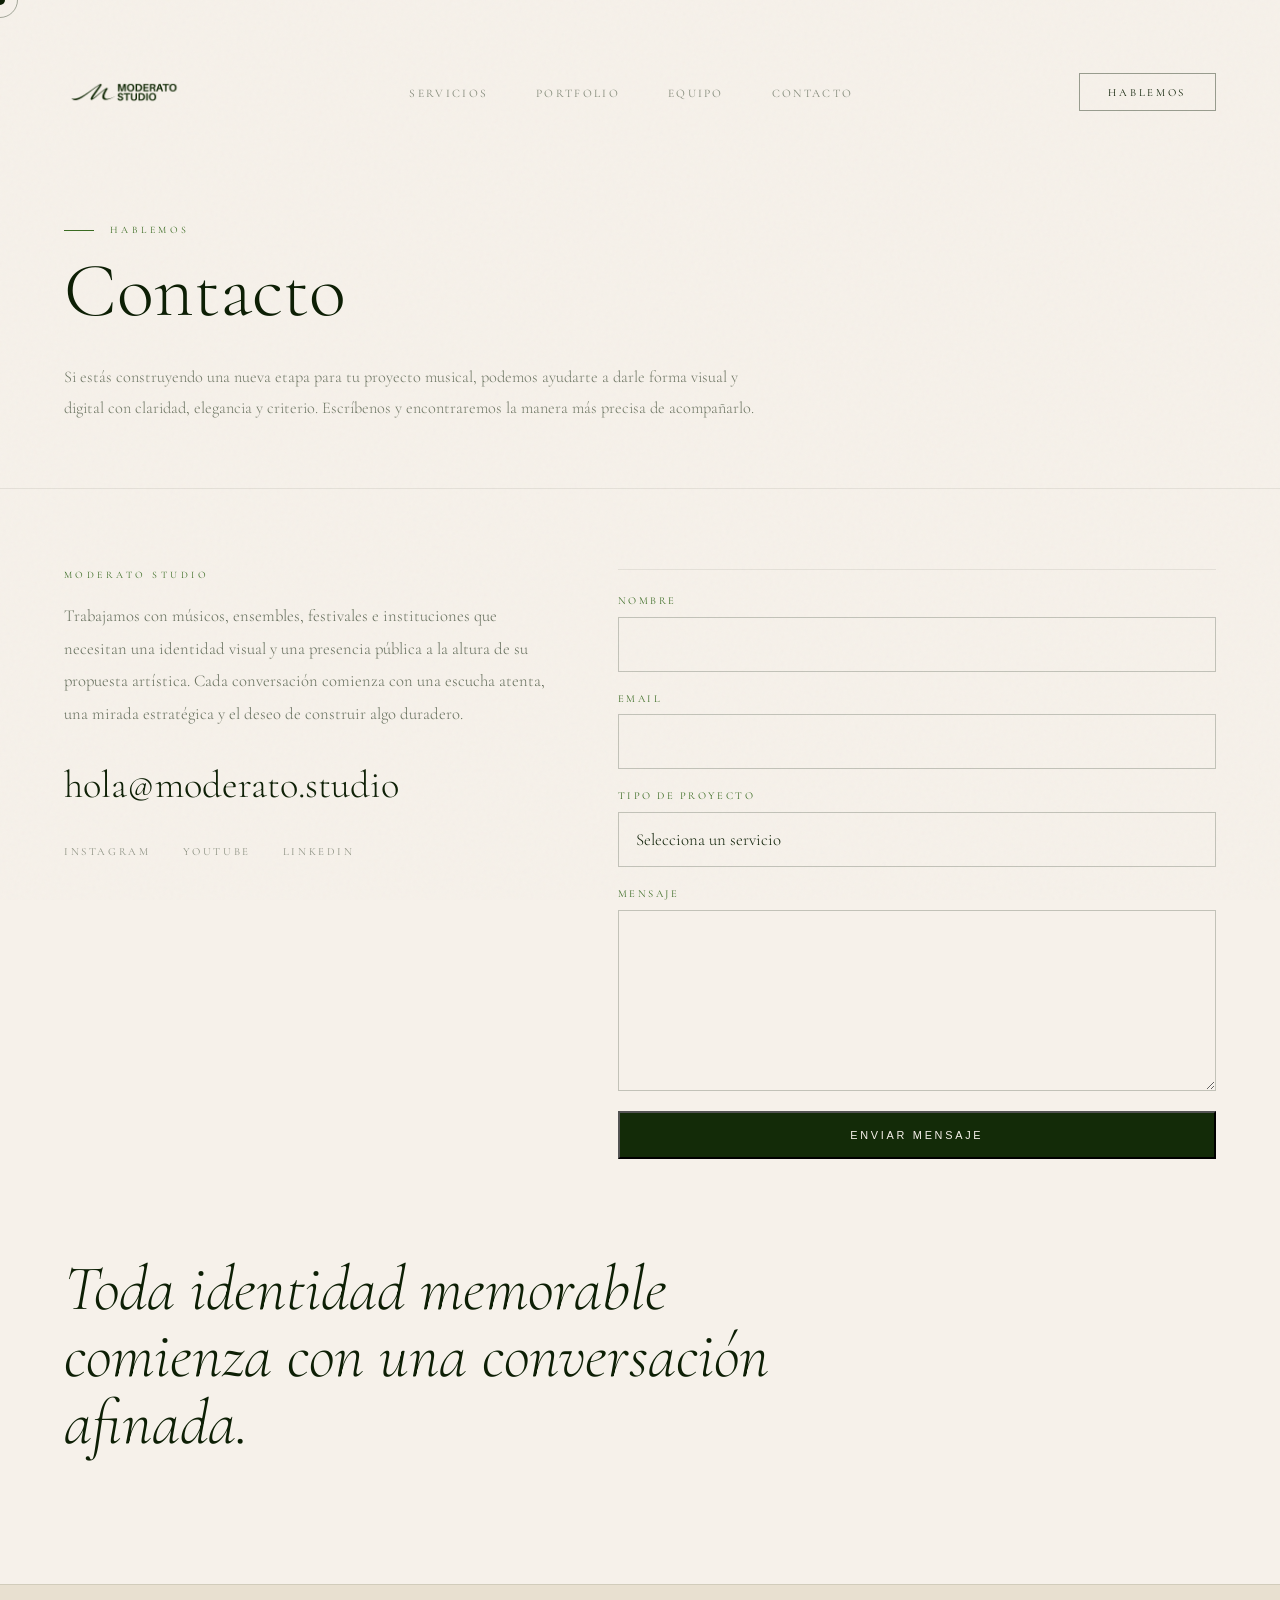
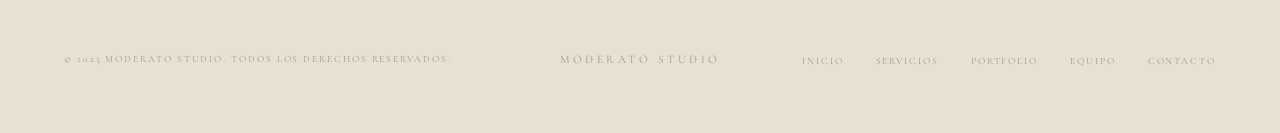
==== contacto.html @ 651fe09a "primera versión" ====
<!DOCTYPE html>
<html lang="es">
<head>
  <meta charset="UTF-8" />
  <meta name="viewport" content="width=device-width, initial-scale=1.0" />
  <title>Contacto | Moderato Studio</title>
  <link rel="preconnect" href="https://fonts.googleapis.com" />
  <link rel="preconnect" href="https://fonts.gstatic.com" crossorigin />
  <link href="https://fonts.googleapis.com/css2?family=Cormorant+Garamond:ital,wght@0,300;0,400;0,500;1,300;1,400&display=swap" rel="stylesheet" />
  <link rel="stylesheet" href="css/style.css" />
</head>
<body>

  <div class="cursor" id="cursor"></div>
  <div class="cursor-ring" id="cursorRing"></div>

  <nav id="nav">
    <a href="index.html" class="nav-logo">
      <img src="assets/logos/logo-horizontal-verde.png" alt="Moderato Studio" style="height: 120px; width: auto; display: block;" />
    </a>
    <button class="nav-toggle" type="button" aria-expanded="false" aria-label="Abrir menú">
      <span class="nav-toggle-icon" aria-hidden="true">☰</span>
    </button>
    <ul class="nav-links">
      <li><a href="servicios.html">Servicios</a></li>
      <li><a href="portfolio.html">Portfolio</a></li>
      <li><a href="equipo.html">Equipo</a></li>
      <li><a href="contacto.html">Contacto</a></li>
    </ul>
    <div class="nav-cta">
      <a href="contacto.html" class="btn-outline">Hablemos</a>
    </div>
  </nav>

  <main>
    <section class="page-hero page-hero-compact">
      <div class="page-hero-content reveal">
        <p class="section-eyebrow">Hablemos</p>
        <h1 class="page-title">Contacto</h1>
        <p class="page-intro">Si estás construyendo una nueva etapa para tu proyecto musical, podemos ayudarte a darle forma visual y digital con claridad, elegancia y criterio. Escríbenos y encontraremos la manera más precisa de acompañarlo.</p>
      </div>
    </section>

    <section class="contact-section">
      <div class="contact-grid">
        <div class="contact-copy reveal">
          <p class="contact-kicker">Moderato Studio</p>
          <p class="contact-text">Trabajamos con músicos, ensembles, festivales e instituciones que necesitan una identidad visual y una presencia pública a la altura de su propuesta artística. Cada conversación comienza con una escucha atenta, una mirada estratégica y el deseo de construir algo duradero.</p>
          <a href="mailto:hola@moderato.studio" class="contact-email">hola@moderato.studio</a>
          <ul class="contact-socials">
            <li><a href="#">Instagram</a></li>
            <li><a href="#">YouTube</a></li>
            <li><a href="#">LinkedIn</a></li>
          </ul>
        </div>

        <div class="contact-form-wrap reveal reveal-delay-2">
          <form class="contact-form">
            <div class="form-field">
              <label for="nombre">Nombre</label>
              <input id="nombre" name="nombre" type="text" />
            </div>

            <div class="form-field">
              <label for="email">Email</label>
              <input id="email" name="email" type="email" />
            </div>

            <div class="form-field">
              <label for="tipo-proyecto">Tipo de proyecto</label>
              <select id="tipo-proyecto" name="tipo-proyecto">
                <option value="">Selecciona un servicio</option>
                <option value="cobertura-audiovisual">Cobertura audiovisual</option>
                <option value="contenido-para-redes">Contenido para redes</option>
                <option value="fotografia-y-video">Fotografía y vídeo</option>
                <option value="rebranding">Rebranding</option>
                <option value="diseno-web">Diseño web</option>
              </select>
            </div>

            <div class="form-field">
              <label for="mensaje">Mensaje</label>
              <textarea id="mensaje" name="mensaje" rows="7"></textarea>
            </div>

            <button type="submit" class="btn-primary">Enviar mensaje</button>
          </form>
        </div>
      </div>
    </section>

    <section class="contact-closing reveal">
      <p class="contact-closing-text">Toda identidad memorable comienza con una conversación afinada.</p>
    </section>
  </main>

  <footer>
    <p class="footer-copy">© 2025 Moderato Studio. Todos los derechos reservados.</p>
    <div class="footer-wordmark">Moderato Studio</div>
    <ul class="footer-links">
      <li><a href="index.html">Inicio</a></li>
      <li><a href="servicios.html">Servicios</a></li>
      <li><a href="portfolio.html">Portfolio</a></li>
      <li><a href="equipo.html">Equipo</a></li>
      <li><a href="contacto.html">Contacto</a></li>
    </ul>
  </footer>

  <script src="js/main.js"></script>
</body>
</html>
---- css/style.css ----
:root {
  --verde:  #132b08;
  --verde2: #1e4210;
  --verde3: #3a6b22;
  --crema:  #f6f1ea;
  --crema2: #e8e0d0;
  --arena:  #c8b89a;
  --noche:  #0d1f05;
  --trans:  300ms cubic-bezier(.4,0,.2,1);
}

*, *::before, *::after { box-sizing: border-box; margin: 0; padding: 0; }
html { scroll-behavior: smooth; }
body {
  background: var(--crema);
  color: var(--noche);
  font-family: 'Cormorant Garamond', Georgia, serif;
  overflow-x: hidden;
  cursor: none;
}
a { text-decoration: none; color: inherit; }
img { display: block; max-width: 100%; }

/* ── CURSOR ── */
.cursor {
  position: fixed;
  width: 10px; height: 10px;
  background: var(--noche);
  border-radius: 50%;
  pointer-events: none;
  z-index: 9999;
  top: 0; left: 0;
  transform: translate(-50%, -50%);
  transition: transform 200ms ease;
  will-change: left, top;
}
.cursor-ring {
  position: fixed;
  width: 36px; height: 36px;
  border: 1px solid rgba(13,31,5,0.35);
  border-radius: 50%;
  pointer-events: none;
  z-index: 9998;
  top: 0; left: 0;
  transform: translate(-50%, -50%);
  transition: width 300ms ease, height 300ms ease, border-color 300ms ease;
  will-change: left, top;
}
.cursor.hover { transform: translate(-50%,-50%) scale(2.5); }
.cursor-ring.hover { width: 60px; height: 60px; border-color: rgba(13,31,5,0.55); }

/* ── NOISE ── */
body::before {
  content: '';
  position: fixed; inset: 0;
  background-image: url("data:image/svg+xml,%3Csvg viewBox='0 0 256 256' xmlns='http://www.w3.org/2000/svg'%3E%3Cfilter id='n'%3E%3CfeTurbulence type='fractalNoise' baseFrequency='0.9' numOctaves='4' stitchTiles='stitch'/%3E%3C/filter%3E%3Crect width='100%25' height='100%25' filter='url(%23n)'/%3E%3C/svg%3E");
  opacity: 0.03;
  pointer-events: none;
  z-index: 1;
}

/* ── NAV ── */
nav {
  position: fixed; top: 0; left: 0; right: 0; z-index: 100;
  display: flex; align-items: center; justify-content: space-between;
  padding: 2rem 4rem;
  transition: background var(--trans), padding var(--trans), border-color var(--trans);
}
nav.scrolled {
  background: rgba(246,241,234,0.94);
  backdrop-filter: blur(12px);
  padding: 1.2rem 4rem;
  border-bottom: 0.5px solid rgba(13,31,5,0.1);
}
.nav-logo { opacity: 0; animation: fadeDown 1s 0.2s forwards; }
.nav-toggle {
  display: none;
  border: 0;
  background: transparent;
  color: var(--noche);
  padding: 0.25rem;
  cursor: pointer;
}
.nav-toggle-icon {
  display: block;
  font-size: 1.6rem;
  line-height: 1;
  transition: transform var(--trans);
}
nav.menu-open .nav-toggle-icon {
  transform: rotate(90deg);
}
.nav-wordmark {
  font-size: 0.72rem; font-weight: 400;
  letter-spacing: 0.32em; text-transform: uppercase;
  color: var(--noche); line-height: 1.4;
}
.nav-links {
  display: flex; gap: 3rem; list-style: none;
  opacity: 0; animation: fadeDown 1s 0.4s forwards;
}
.nav-links a {
  font-size: 0.72rem; letter-spacing: 0.2em; text-transform: uppercase;
  color: rgba(13,31,5,0.5); transition: color var(--trans);
  position: relative;
}
.nav-links a::after {
  content: '';
  position: absolute; bottom: -4px; left: 0; right: 0;
  height: 1px; background: var(--noche);
  transform: scaleX(0); transform-origin: right;
  transition: transform 400ms cubic-bezier(.4,0,.2,1);
}
.nav-links a:hover { color: var(--noche); }
.nav-links a:hover::after { transform: scaleX(1); transform-origin: left; }
.nav-cta { opacity: 0; animation: fadeDown 1s 0.6s forwards; }

.btn-outline {
  display: inline-block;
  font-size: 0.68rem; letter-spacing: 0.25em; text-transform: uppercase;
  border: 1px solid rgba(13,31,5,0.4); padding: 0.7rem 1.8rem;
  color: var(--noche);
  transition: background var(--trans), border-color var(--trans), color var(--trans);
}
.btn-outline:hover { background: var(--noche); border-color: var(--noche); color: var(--crema); }

.btn-primary {
  display: inline-block;
  background: var(--verde); color: var(--crema);
  font-size: 0.68rem; letter-spacing: 0.25em; text-transform: uppercase;
  padding: 1rem 2.5rem;
  transition: background var(--trans), transform var(--trans);
}
.btn-primary:hover { background: var(--verde2); transform: translateY(-1px); }

/* ── HERO ── */
.hero {
  position: relative; min-height: 100svh;
  display: flex; flex-direction: column; justify-content: flex-end;
  padding: 0 4rem 6rem; overflow: hidden;
  background: var(--crema);
}
#heroCanvas {
  position: absolute;
  right: 0;
  top: 50%;
  left: auto;
  transform: translateY(-50%);
  height: 110vh;
  width: auto;
  opacity: 0.85;
  pointer-events: none;
  user-select: none;
  transition: opacity 1.2s cubic-bezier(.4,0,.2,1);
}
#heroCanvas.is-faded {
  opacity: 0;
}
#heroMImage {
  position: absolute;
  right: 0;
  top: 50%;
  left: auto;
  transform: translateY(-50%);
  height: 110vh;
  width: auto;
  opacity: 0;
  pointer-events: none;
  user-select: none;
  transition: opacity 1.2s cubic-bezier(.4,0,.2,1);
}
#heroMImage.is-visible {
  opacity: 1;
}
.hero-line {
  position: absolute; left: 4rem; top: 50%; transform: translateY(-50%);
  width: 1px; height: 0;
  background: linear-gradient(to bottom, transparent, rgba(13,31,5,0.2), transparent);
  animation: growLine 1.5s 1s forwards;
}
@keyframes growLine { to { height: 240px; } }

.hero-content { position: relative; z-index: 2; max-width: 900px; }

.hero-eyebrow {
  display: flex; align-items: center; gap: 1.5rem;
  font-size: 0.65rem; letter-spacing: 0.35em; text-transform: uppercase;
  color: var(--verde3); margin-bottom: 2.5rem;
  opacity: 0; animation: fadeUp 1s 0.6s forwards;
}
.hero-eyebrow span { display: block; width: 40px; height: 1px; background: var(--verde3); }

.hero-title {
  font-family: 'Cormorant Garamond', serif;
  font-size: clamp(3.2rem, 7vw, 7rem);
  font-weight: 300; line-height: 1.05; color: var(--noche); overflow: hidden;
  max-width: 100%;
}
.hero-title .line { display: block; opacity: 0; transform: translateY(100%); }
.hero-title .line:nth-child(1) { animation: slideUp 0.9s cubic-bezier(.16,1,.3,1) 0.7s forwards; }
.hero-title .line:nth-child(2) { animation: slideUp 0.9s cubic-bezier(.16,1,.3,1) 0.85s forwards; }
.hero-title .line:nth-child(3) { animation: slideUp 0.9s cubic-bezier(.16,1,.3,1) 1.0s forwards; }
.hero-title em { font-style: italic; color: var(--verde2); }

.hero-sub {
  margin-top: 2.5rem; font-size: 1.05rem; font-weight: 300;
  color: rgba(13,31,5,0.55); max-width: 480px; line-height: 1.8;
  opacity: 0; animation: fadeUp 1s 1.3s forwards;
}
.hero-actions {
  margin-top: 3.5rem; display: flex; align-items: center; gap: 3rem;
  opacity: 0; animation: fadeUp 1s 1.5s forwards;
}
.hero-scroll {
  font-size: 0.62rem; letter-spacing: 0.3em; text-transform: uppercase;
  color: rgba(13,31,5,0.4); display: flex; align-items: center; gap: 1rem;
}
.hero-scroll::before {
  content: ''; display: block; width: 1px; height: 40px;
  background: rgba(13,31,5,0.2); animation: pulse 2s infinite;
}
@keyframes pulse { 0%,100%{opacity:0.3} 50%{opacity:1} }

/* ── MARQUEE ── */
.marquee-wrap {
  overflow: hidden;
  border-top: 0.5px solid rgba(13,31,5,0.1);
  border-bottom: 0.5px solid rgba(13,31,5,0.1);
  padding: 1.2rem 0;
  background: rgba(13,31,5,0.03);
}
.marquee-track {
  display: flex; gap: 3rem; white-space: nowrap;
  animation: marquee 22s linear infinite;
}
.marquee-item {
  font-size: 0.62rem; letter-spacing: 0.35em; text-transform: uppercase;
  color: var(--verde3); flex-shrink: 0;
  display: flex; align-items: center; gap: 3rem;
}
.marquee-item::after { content: '◆'; font-size: 0.4rem; opacity: 0.5; }
@keyframes marquee { from{transform:translateX(0)} to{transform:translateX(-50%)} }

/* ── MANIFIESTO ── */
.manifesto {
  padding: 10rem 4rem;
  display: grid; grid-template-columns: 1fr 1fr; gap: 8rem; align-items: center;
  border-top: 0.5px solid rgba(13,31,5,0.08);
}
.manifesto-left { position: relative; }
.manifesto-number {
  font-family: 'Cormorant Garamond', serif; font-size: 12rem; font-weight: 300;
  color: transparent; -webkit-text-stroke: 1px rgba(13,31,5,0.07);
  line-height: 1; position: absolute; top: -3rem; left: -2rem; user-select: none;
}
.manifesto-tag {
  font-size: 0.62rem; letter-spacing: 0.35em; text-transform: uppercase;
  color: var(--verde3); margin-bottom: 2rem;
  display: flex; align-items: center; gap: 1rem;
}
.manifesto-tag::before { content: ''; display: block; width: 30px; height: 1px; background: var(--verde3); }
.manifesto-title {
  font-family: 'Cormorant Garamond', serif;
  font-size: clamp(2.5rem, 4vw, 3.8rem); font-weight: 300; line-height: 1.15; color: var(--noche);
}
.manifesto-title em { font-style: italic; color: var(--verde2); }
.manifesto-text {
  font-size: 1.05rem; font-weight: 300; color: rgba(13,31,5,0.62);
  line-height: 1.9; margin-bottom: 2rem;
}
.manifesto-text strong { color: var(--noche); font-weight: 500; }
.manifesto-stat {
  border-top: 0.5px solid rgba(13,31,5,0.1);
  padding-top: 2rem; margin-top: 2rem; display: flex; gap: 3rem;
}
.stat-num {
  font-family: 'Cormorant Garamond', serif; font-size: 3rem; font-weight: 300;
  color: var(--noche); line-height: 1;
}
.stat-label {
  font-size: 0.62rem; letter-spacing: 0.2em; text-transform: uppercase;
  color: var(--verde3); margin-top: 0.5rem;
}

/* ── SERVICIOS ── */
.services {
  padding: 8rem 4rem;
  border-top: 0.5px solid rgba(13,31,5,0.08);
}
.services-header {
  display: flex; justify-content: space-between; align-items: flex-end;
  margin-bottom: 6rem;
}
.section-eyebrow {
  font-size: 0.62rem; letter-spacing: 0.35em; text-transform: uppercase;
  color: var(--verde3); margin-bottom: 1rem;
  display: flex; align-items: center; gap: 1rem;
}
.section-eyebrow::before { content: ''; display: block; width: 30px; height: 1px; background: var(--verde3); }
.section-title {
  font-family: 'Cormorant Garamond', serif;
  font-size: clamp(2rem, 4vw, 3.5rem); font-weight: 300; color: var(--noche); line-height: 1.1;
}
.service-item {
  display: grid; grid-template-columns: 60px 1fr auto;
  align-items: start; gap: 2.5rem; padding: 2.5rem 0;
  border-bottom: 0.5px solid rgba(13,31,5,0.08);
  cursor: pointer; position: relative; overflow: hidden;
}
.service-item::before {
  content: ''; position: absolute; inset: 0;
  background: rgba(13,31,5,0.025);
  transform: scaleX(0); transform-origin: left;
  transition: transform 500ms cubic-bezier(.4,0,.2,1);
}
.service-item:hover::before { transform: scaleX(1); }
.service-num {
  font-family: 'Cormorant Garamond', serif;
  font-size: 0.8rem; color: var(--verde3); padding-top: 0.35rem;
}
.service-name {
  font-family: 'Cormorant Garamond', serif;
  font-size: clamp(1.4rem, 2.5vw, 2rem); font-weight: 300; color: var(--noche);
  margin-bottom: 0.8rem; transition: color var(--trans);
}
.service-item:hover .service-name { color: var(--verde2); }
.service-desc {
  font-size: 0.9rem; font-weight: 300; color: rgba(13,31,5,0.5);
  line-height: 1.75; max-width: 520px;
}
.service-tags { display: flex; gap: 0.6rem; margin-top: 1rem; flex-wrap: wrap; }
.tag {
  font-size: 0.58rem; letter-spacing: 0.2em; text-transform: uppercase;
  border: 1px solid rgba(13,31,5,0.15); padding: 0.3rem 0.8rem; color: var(--verde3);
}
.service-arrow {
  font-size: 1.2rem; color: rgba(13,31,5,0.2); padding-top: 0.4rem;
  transition: color var(--trans), transform var(--trans);
}
.service-item:hover .service-arrow { color: var(--noche); transform: translate(4px,-4px); }

/* ── PORTFOLIO ── */
.portfolio-preview {
  padding: 8rem 4rem;
  border-top: 0.5px solid rgba(13,31,5,0.08);
}
.portfolio-header {
  display: flex; justify-content: space-between; align-items: flex-end;
  margin-bottom: 4rem;
}
.portfolio-grid {
  display: grid; grid-template-columns: 1.4fr 1fr;
  grid-template-rows: auto auto; gap: 2px;
}
.portfolio-item {
  position: relative; overflow: hidden;
  aspect-ratio: 4/3; cursor: pointer;
}
.portfolio-item:first-child { grid-row: 1 / 3; aspect-ratio: 3/4; }
.portfolio-item-inner {
  position: absolute; inset: 0;
  display: flex; flex-direction: column; justify-content: flex-end; padding: 2rem;
  background: linear-gradient(to top, rgba(13,31,5,0.8) 0%, transparent 60%);
  opacity: 0; transition: opacity 400ms ease;
}
.portfolio-item:hover .portfolio-item-inner { opacity: 1; }
.portfolio-placeholder {
  position: absolute; inset: 0; display: flex; align-items: center; justify-content: center;
}
.pp1 { background: linear-gradient(135deg, #c8b89a 0%, #b0a080 100%); }
.pp2 { background: linear-gradient(135deg, #d8d0c0 0%, #c0b090 100%); }
.pp3 { background: linear-gradient(135deg, #b8a888 0%, #a09070 100%); }
.pp-m {
  font-family: 'Cormorant Garamond', serif; font-size: 8rem; font-weight: 300;
  font-style: italic; color: rgba(13,31,5,0.1);
}
.portfolio-cat {
  font-size: 0.58rem; letter-spacing: 0.3em; text-transform: uppercase;
  color: var(--arena); margin-bottom: 0.5rem;
}
.portfolio-title {
  font-family: 'Cormorant Garamond', serif;
  font-size: 1.3rem; font-weight: 300; color: var(--crema);
}
.portfolio-zoom {
  position: absolute; top: 1.5rem; right: 1.5rem;
  width: 40px; height: 40px; border: 1px solid rgba(246,241,234,0.5);
  display: flex; align-items: center; justify-content: center;
  font-size: 0.9rem; color: var(--crema);
  opacity: 0; transform: scale(0.8);
  transition: opacity 300ms ease, transform 300ms ease;
}
.portfolio-item:hover .portfolio-zoom { opacity: 1; transform: scale(1); }

/* ── CTA ── */
.cta-strip {
  padding: 8rem 4rem;
  border-top: 0.5px solid rgba(13,31,5,0.08);
  display: grid; grid-template-columns: 1fr 1fr; gap: 4rem; align-items: center;
}
.cta-title {
  font-family: 'Cormorant Garamond', serif;
  font-size: clamp(2.5rem, 5vw, 4.5rem); font-weight: 300; line-height: 1.05; color: var(--noche);
}
.cta-title em { font-style: italic; color: var(--verde2); }
.cta-right { display: flex; flex-direction: column; gap: 2rem; }
.cta-text {
  font-size: 1rem; font-weight: 300; color: rgba(13,31,5,0.55); line-height: 1.85;
}
.cta-actions { display: flex; gap: 1.5rem; align-items: center; }

/* ── FOOTER ── */
footer {
  padding: 4rem;
  border-top: 0.5px solid rgba(13,31,5,0.1);
  display: grid; grid-template-columns: 1fr auto 1fr; align-items: center;
  background: var(--crema2);
}
.footer-copy {
  font-size: 0.6rem; letter-spacing: 0.2em; text-transform: uppercase;
  color: rgba(13,31,5,0.35);
}
.footer-wordmark {
  font-family: 'Cormorant Garamond', serif; font-size: 0.72rem;
  letter-spacing: 0.3em; text-transform: uppercase;
  color: rgba(13,31,5,0.35); text-align: center;
}
.footer-links { display: flex; gap: 2rem; justify-content: flex-end; list-style: none; flex-wrap: wrap; }
.footer-links a {
  font-size: 0.6rem; letter-spacing: 0.2em; text-transform: uppercase;
  color: rgba(13,31,5,0.35); transition: color var(--trans);
}
.footer-links a:hover { color: var(--noche); }

/* ── ANIMACIONES ── */
@keyframes fadeUp   { from{opacity:0;transform:translateY(24px)} to{opacity:1;transform:translateY(0)} }
@keyframes fadeDown { from{opacity:0;transform:translateY(-16px)} to{opacity:1;transform:translateY(0)} }
@keyframes slideUp  { from{opacity:0;transform:translateY(100%)} to{opacity:1;transform:translateY(0)} }
@keyframes fadeIn   { from{opacity:0} to{opacity:1} }
/* ── SCROLL REVEAL ── */
.reveal {
  opacity: 0; transform: translateY(40px);
  transition: opacity 0.8s cubic-bezier(.16,1,.3,1), transform 0.8s cubic-bezier(.16,1,.3,1);
}
.reveal.visible { opacity: 1; transform: translateY(0); }
.reveal-delay-1 { transition-delay: 0.1s; }
.reveal-delay-2 { transition-delay: 0.2s; }
.reveal-delay-3 { transition-delay: 0.3s; }

/* ── PAGE HERO ── */
.page-hero {
  position: relative;
  padding: 14rem 4rem 4rem;
  border-bottom: 0.5px solid rgba(13,31,5,0.08);
}
.page-hero-compact {
  min-height: auto;
}
.page-hero-content {
  max-width: 760px;
  position: relative;
  z-index: 2;
}
.page-title {
  font-family: 'Cormorant Garamond', serif;
  font-size: clamp(3rem, 6vw, 5.8rem);
  font-weight: 300;
  line-height: 1.02;
  color: var(--noche);
}
.page-intro {
  margin-top: 2rem;
  max-width: 700px;
  font-size: 1.02rem;
  font-weight: 300;
  line-height: 1.9;
  color: rgba(13,31,5,0.58);
}

/* ── SERVICE DETAIL ── */
.service-detail {
  display: grid;
  grid-template-columns: 280px minmax(0, 1fr);
  gap: 4rem;
  padding: 5rem 4rem;
  border-bottom: 0.5px solid rgba(13,31,5,0.08);
}
.service-detail-last {
  border-bottom: 0;
}
.service-detail-head {
  position: relative;
}
.service-detail-num {
  font-size: 0.72rem;
  letter-spacing: 0.32em;
  text-transform: uppercase;
  color: var(--verde3);
  margin-bottom: 1.5rem;
}
.service-detail-title {
  font-family: 'Cormorant Garamond', serif;
  font-size: clamp(2.2rem, 4vw, 3.8rem);
  font-weight: 300;
  line-height: 1.08;
  color: var(--noche);
}
.service-detail-body {
  max-width: 760px;
}
.service-detail-text {
  font-size: 1rem;
  font-weight: 300;
  line-height: 1.95;
  color: rgba(13,31,5,0.62);
}
.service-detail-includes {
  margin: 2rem 0 2.5rem;
}
.service-detail-label {
  font-size: 0.62rem;
  letter-spacing: 0.28em;
  text-transform: uppercase;
  color: var(--verde3);
  margin-bottom: 1rem;
}
.service-include-list {
  list-style: none;
  display: grid;
  gap: 0.85rem;
}
.service-include-list li {
  position: relative;
  padding-left: 1.6rem;
  font-size: 0.95rem;
  font-weight: 300;
  line-height: 1.7;
  color: rgba(13,31,5,0.7);
}
.service-include-list li::before {
  content: '';
  position: absolute;
  left: 0;
  top: 0.8rem;
  width: 0.7rem;
  height: 1px;
  background: var(--verde3);
}

/* ── TEAM ── */
.team-section {
  padding: 5rem 4rem 8rem;
}
.team-grid {
  display: grid;
  grid-template-columns: repeat(2, minmax(0, 1fr));
  gap: 2.5rem 2rem;
}
.team-card {
  border-top: 0.5px solid rgba(13,31,5,0.08);
  padding-top: 1.5rem;
}
.team-photo-placeholder {
  aspect-ratio: 4 / 5;
  background: linear-gradient(180deg, var(--arena) 0%, var(--crema2) 100%);
  border: 0.5px solid rgba(13,31,5,0.08);
}
.team-card-body {
  padding-top: 1.5rem;
}
.team-name {
  font-family: 'Cormorant Garamond', serif;
  font-size: clamp(1.8rem, 3vw, 2.6rem);
  font-weight: 300;
  line-height: 1.1;
  color: var(--noche);
}
.team-role {
  min-height: 1.5rem;
  margin-top: 0.8rem;
  font-size: 0.72rem;
  letter-spacing: 0.24em;
  text-transform: uppercase;
  color: rgba(13,31,5,0.35);
}

/* ── PORTFOLIO PAGE ── */
.portfolio-page-section {
  padding: 5rem 4rem 8rem;
}
.portfolio-filters {
  display: flex;
  flex-wrap: wrap;
  gap: 1rem;
  margin-bottom: 3rem;
}
.filter-button {
  background: transparent;
  cursor: pointer;
}
.filter-button.is-active {
  background: var(--verde);
  border-color: var(--verde);
  color: var(--crema);
}
.portfolio-page-grid {
  display: grid;
  grid-template-columns: repeat(2, minmax(0, 1fr));
  gap: 2rem;
}
.portfolio-card {
  border-top: 0.5px solid rgba(13,31,5,0.08);
  padding-top: 1.5rem;
}
.portfolio-card.is-hidden {
  display: none;
}
.portfolio-card-media {
  aspect-ratio: 4 / 3;
  border: 0.5px solid rgba(13,31,5,0.08);
}
.portfolio-card-media-1 { background: linear-gradient(135deg, var(--arena) 0%, var(--crema2) 100%); }
.portfolio-card-media-2 { background: linear-gradient(135deg, var(--crema2) 0%, var(--arena) 100%); }
.portfolio-card-media-3 { background: linear-gradient(135deg, rgba(200,184,154,0.85) 0%, rgba(232,224,208,0.95) 100%); }
.portfolio-card-media-4 { background: linear-gradient(135deg, rgba(232,224,208,1) 0%, rgba(200,184,154,0.75) 100%); }
.portfolio-card-media-5 { background: linear-gradient(160deg, var(--arena) 0%, rgba(232,224,208,0.9) 100%); }
.portfolio-card-media-6 { background: linear-gradient(160deg, rgba(232,224,208,0.95) 0%, rgba(200,184,154,0.8) 100%); }
.portfolio-card-body {
  padding-top: 1.5rem;
}
.portfolio-card-num {
  font-size: 0.62rem;
  letter-spacing: 0.28em;
  text-transform: uppercase;
  color: rgba(13,31,5,0.35);
  margin-bottom: 0.8rem;
}
.portfolio-card-category {
  font-size: 0.62rem;
  letter-spacing: 0.35em;
  text-transform: uppercase;
  color: var(--verde3);
  margin-bottom: 1rem;
}
.portfolio-card-meta {
  display: flex;
  align-items: flex-start;
  justify-content: space-between;
  gap: 1rem;
}
.portfolio-card-title {
  font-family: 'Cormorant Garamond', serif;
  font-size: clamp(1.8rem, 3vw, 2.8rem);
  font-weight: 300;
  line-height: 1.08;
  color: var(--noche);
}
.portfolio-card-arrow {
  font-size: 1.2rem;
  color: rgba(13,31,5,0.4);
  padding-top: 0.25rem;
  transition: transform var(--trans), color var(--trans);
}
.portfolio-card:hover .portfolio-card-arrow {
  transform: translate(4px, -4px);
  color: var(--noche);
}

/* ── CONTACT ── */
.contact-section {
  padding: 5rem 4rem 4rem;
}
.contact-grid {
  display: grid;
  grid-template-columns: minmax(0, 0.9fr) minmax(0, 1.1fr);
  gap: 4rem;
  align-items: start;
}
.contact-kicker {
  font-size: 0.62rem;
  letter-spacing: 0.35em;
  text-transform: uppercase;
  color: var(--verde3);
  margin-bottom: 1.2rem;
}
.contact-text {
  max-width: 520px;
  font-size: 1.04rem;
  font-weight: 300;
  line-height: 1.95;
  color: rgba(13,31,5,0.62);
}
.contact-email {
  display: inline-block;
  margin-top: 2rem;
  font-family: 'Cormorant Garamond', serif;
  font-size: clamp(2rem, 3vw, 2.8rem);
  font-weight: 300;
  color: var(--noche);
}
.contact-socials {
  list-style: none;
  display: flex;
  flex-wrap: wrap;
  gap: 1.25rem 2rem;
  margin-top: 2rem;
}
.contact-socials a {
  font-size: 0.68rem;
  letter-spacing: 0.24em;
  text-transform: uppercase;
  color: rgba(13,31,5,0.45);
  transition: color var(--trans);
}
.contact-socials a:hover {
  color: var(--noche);
}
.contact-form-wrap {
  border-top: 0.5px solid rgba(13,31,5,0.08);
  padding-top: 1.5rem;
}
.contact-form {
  display: grid;
  gap: 1.25rem;
}
.form-field {
  display: grid;
  gap: 0.6rem;
}
.form-field label {
  font-size: 0.66rem;
  letter-spacing: 0.24em;
  text-transform: uppercase;
  color: var(--verde3);
}
.form-field input,
.form-field select,
.form-field textarea {
  width: 100%;
  border: 0.5px solid rgba(13,31,5,0.22);
  background: var(--crema);
  color: var(--noche);
  border-radius: 0;
  padding: 1rem 1.1rem;
  font-family: 'Cormorant Garamond', Georgia, serif;
  font-size: 1.05rem;
  font-weight: 300;
  appearance: none;
}
.form-field textarea {
  resize: vertical;
  min-height: 10rem;
}
.form-field input:focus,
.form-field select:focus,
.form-field textarea:focus {
  outline: none;
  border-color: var(--noche);
}
.contact-closing {
  padding: 2rem 4rem 8rem;
}
.contact-closing-text {
  max-width: 780px;
  font-family: 'Cormorant Garamond', serif;
  font-size: clamp(2.6rem, 5vw, 4.8rem);
  font-style: italic;
  font-weight: 300;
  line-height: 1.05;
  color: var(--noche);
}

/* ── RESPONSIVE ── */
@media (max-width: 900px) {
  nav {
    align-items: center;
    flex-wrap: wrap;
    padding: 1.5rem;
    row-gap: 0;
  }
  nav.scrolled {
    padding: 1rem 1.5rem;
  }
  nav.menu-open {
    background: rgba(246,241,234,0.98);
    backdrop-filter: blur(12px);
    border-bottom: 0.5px solid rgba(13,31,5,0.1);
  }
  .nav-logo img {
    height: 72px !important;
  }
  .nav-toggle {
    display: inline-flex;
    align-items: center;
    justify-content: center;
    margin-left: auto;
    opacity: 0;
    animation: fadeDown 1s 0.35s forwards;
  }
  .nav-links,
  .nav-cta {
    width: 100%;
    opacity: 0;
    animation: none;
    overflow: hidden;
    max-height: 0;
    pointer-events: none;
    transition: max-height 300ms cubic-bezier(.16,1,.3,1), opacity 200ms ease, padding 300ms cubic-bezier(.16,1,.3,1);
  }
  .nav-links {
    order: 3;
    display: flex;
    flex-direction: column;
    align-items: flex-start;
    gap: 0.9rem;
    padding-top: 0;
  }
  .nav-links a {
    font-size: 0.7rem;
  }
  .nav-links a::after {
    display: none;
  }
  .nav-cta {
    order: 4;
    padding-top: 0;
  }
  nav.menu-open .nav-links,
  nav.menu-open .nav-cta {
    opacity: 1;
    max-height: 18rem;
    pointer-events: auto;
  }
  nav.menu-open .nav-links {
    padding-top: 1rem;
  }
  nav.menu-open .nav-cta {
    padding-top: 1rem;
  }
  .hero {
    min-height: auto;
    padding: 9rem 1.5rem 3.5rem;
  }
  .hero-content {
    max-width: 100%;
  }
  .hero-title {
    font-size: clamp(2.5rem, 12vw, 4.2rem);
    line-height: 1.02;
  }
  .hero-sub {
    max-width: 100%;
    font-size: 0.98rem;
  }
  .hero-actions {
    flex-direction: column;
    align-items: flex-start;
    gap: 1.5rem;
  }
  #heroCanvas, #heroMImage { height: 72vh; right: -8%; top: 3rem; transform: none; }
  .hero-line {
    display: none;
  }
  .manifesto {
    grid-template-columns: 1fr;
    padding: 6rem 1.5rem;
    gap: 4rem;
  }
  .manifesto-number {
    font-size: 8rem;
    left: -0.5rem;
  }
  .services, .portfolio-preview {
    padding: 6rem 1.5rem;
  }
  .services-header,
  .portfolio-header {
    gap: 1.5rem;
    align-items: flex-start;
    flex-direction: column;
  }
  .service-item {
    grid-template-columns: 1fr;
    gap: 1rem;
  }
  .service-arrow {
    display: none;
  }
  .portfolio-grid { grid-template-columns: 1fr; }
  .portfolio-item:first-child { aspect-ratio: 4/3; grid-row: auto; }
  .cta-strip {
    grid-template-columns: 1fr;
    padding: 6rem 1.5rem;
  }
  .cta-actions {
    flex-direction: column;
    align-items: flex-start;
  }
  .page-hero {
    padding: 9rem 1.5rem 3rem;
  }
  .page-title {
    font-size: clamp(2.5rem, 11vw, 4.2rem);
  }
  .service-detail {
    grid-template-columns: 1fr;
    gap: 2rem;
    padding: 4rem 1.5rem;
  }
  .team-section { padding: 4rem 1.5rem 6rem; }
  .team-grid { grid-template-columns: 1fr; gap: 2.5rem; }
  .portfolio-page-section { padding: 4rem 1.5rem 6rem; }
  .portfolio-page-grid { grid-template-columns: 1fr; }
  .portfolio-card-meta {
    flex-direction: column;
  }
  .contact-section { padding: 4rem 1.5rem 2rem; }
  .contact-grid { grid-template-columns: 1fr; gap: 3rem; }
  .contact-form-wrap,
  .contact-form {
    width: 100%;
  }
  .contact-closing { padding: 1rem 1.5rem 6rem; }
  footer { grid-template-columns: 1fr; gap: 2rem; text-align: center; padding: 3rem 1.5rem; }
  .footer-links { justify-content: center; }
}
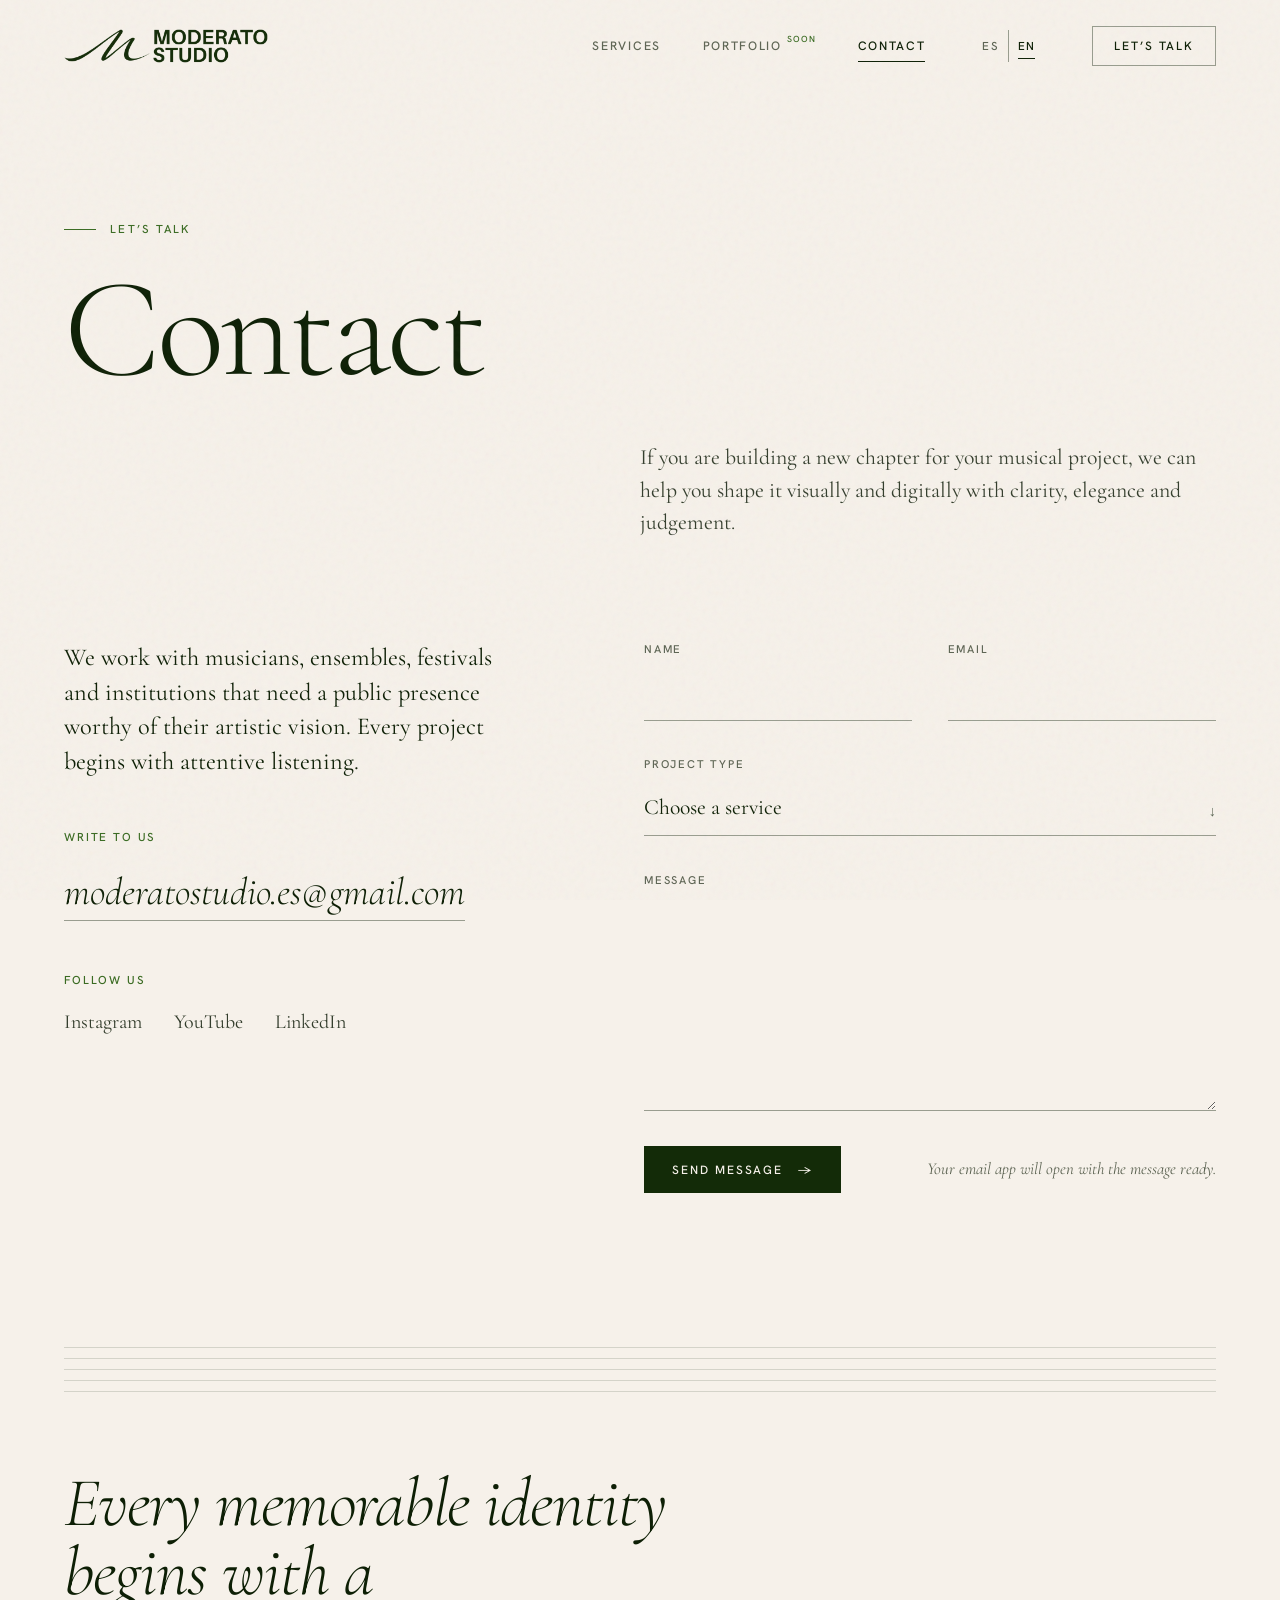
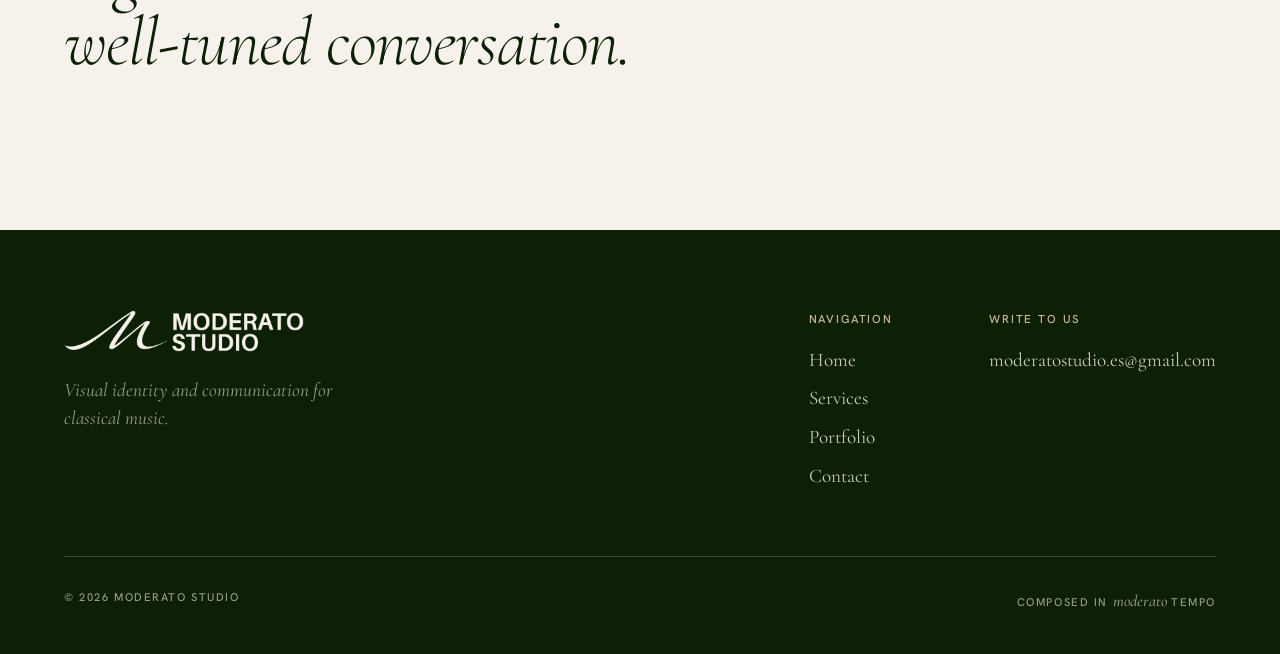
==== commit 29b56a35: "Mejoras web Moderato Studio - Rediseño visual: tipografía legible, paleta por tokens, secciones verd" ====
--- a/contacto.html
+++ b/contacto.html
@@ -3,109 +3,155 @@
 <head>
   <meta charset="UTF-8" />
   <meta name="viewport" content="width=device-width, initial-scale=1.0" />
-  <title>Contacto | Moderato Studio</title>
+  <title>Contacto · Moderato Studio</title>
+  <meta name="description" content="Cuéntanos tu proyecto musical. Escríbenos a moderatostudio.es@gmail.com." />
+  <meta name="theme-color" content="#f6f1ea" />
+  <link rel="icon" type="image/png" href="assets/logos/web/favicon.png" />
+  <script>
+    /* Idioma: elección guardada → idioma del dispositivo (es/ca/gl/eu → español; resto → inglés).
+       Si hay que traducir, la página se oculta hasta que main.js aplica los textos. */
+    (function (d) {
+      var l; try { l = localStorage.getItem('lang'); } catch (e) {}
+      if (l !== 'es' && l !== 'en') {
+        var n = (navigator.languages && navigator.languages[0]) || navigator.language || 'es';
+        l = /^(es|ca|gl|eu)\b/i.test(n) ? 'es' : 'en';
+      }
+      d.lang = l;
+      d.classList.add('js');
+      if (l !== 'es') { d.classList.add('i18n-pending'); setTimeout(function () { d.classList.remove('i18n-pending'); }, 1500); }
+    })(document.documentElement);
+  </script>
   <link rel="preconnect" href="https://fonts.googleapis.com" />
   <link rel="preconnect" href="https://fonts.gstatic.com" crossorigin />
-  <link href="https://fonts.googleapis.com/css2?family=Cormorant+Garamond:ital,wght@0,300;0,400;0,500;1,300;1,400&display=swap" rel="stylesheet" />
+  <link href="https://fonts.googleapis.com/css2?family=Cormorant+Garamond:ital,wght@0,300;0,400;0,500;1,300;1,400&family=Hanken+Grotesk:wght@400;500&display=swap" rel="stylesheet" />
   <link rel="stylesheet" href="css/style.css" />
+  <script src="js/i18n.js" defer></script>
+  <script src="js/main.js" defer></script>
 </head>
-<body>
+<body data-page="contacto">
 
-  <div class="cursor" id="cursor"></div>
-  <div class="cursor-ring" id="cursorRing"></div>
+  <a class="skip-link" href="#main" data-i18n="nav.skip">Saltar al contenido</a>
 
-  <nav id="nav">
-    <a href="index.html" class="nav-logo">
-      <img src="assets/logos/logo-horizontal-verde.png" alt="Moderato Studio" style="height: 120px; width: auto; display: block;" />
+  <!-- NAV -->
+  <nav id="nav" aria-label="Principal" data-i18n-attr="aria-label:nav.aria">
+    <a href="index.html" class="nav-logo" aria-label="Moderato Studio, inicio" data-i18n-attr="aria-label:nav.homeAria">
+      <img src="assets/logos/web/logo-horizontal-verde.webp" width="720" height="120" alt="Moderato Studio" />
     </a>
-    <button class="nav-toggle" type="button" aria-expanded="false" aria-label="Abrir menú">
-      <span class="nav-toggle-icon" aria-hidden="true">☰</span>
+    <ul class="nav-links" id="navLinks">
+      <li><a href="servicios.html" data-i18n="nav.services">Servicios</a></li>
+      <li><a href="portfolio.html">Portfolio<sup class="soon-tag" data-i18n="soon.tag">Pronto</sup></a></li>
+      <li><a href="contacto.html" aria-current="page" data-i18n="nav.contact">Contacto</a></li>
+    </ul>
+    <div class="lang-switch" role="group" aria-label="Idioma" data-i18n-attr="aria-label:lang.aria">
+      <button type="button" data-lang="es" lang="es" aria-pressed="true" aria-label="Español">ES</button>
+      <button type="button" data-lang="en" lang="en" aria-pressed="false" aria-label="English">EN</button>
+    </div>
+    <div class="nav-cta">
+      <a href="contacto.html" class="btn-outline" data-i18n="nav.cta">Hablemos</a>
+    </div>
+    <button class="nav-toggle" type="button" aria-expanded="false" aria-controls="navLinks" aria-label="Abrir menú">
+      <span></span><span></span>
     </button>
-    <ul class="nav-links">
-      <li><a href="servicios.html">Servicios</a></li>
-      <li><a href="portfolio.html">Portfolio</a></li>
-      <li><a href="equipo.html">Equipo</a></li>
-      <li><a href="contacto.html">Contacto</a></li>
-    </ul>
-    <div class="nav-cta">
-      <a href="contacto.html" class="btn-outline">Hablemos</a>
-    </div>
   </nav>
 
-  <main>
-    <section class="page-hero page-hero-compact">
-      <div class="page-hero-content reveal">
-        <p class="section-eyebrow">Hablemos</p>
-        <h1 class="page-title">Contacto</h1>
-        <p class="page-intro">Si estás construyendo una nueva etapa para tu proyecto musical, podemos ayudarte a darle forma visual y digital con claridad, elegancia y criterio. Escríbenos y encontraremos la manera más precisa de acompañarlo.</p>
-      </div>
+  <main id="main">
+    <section class="page-hero">
+      <p class="section-eyebrow reveal" data-i18n="nav.cta">Hablemos</p>
+      <h1 class="page-title" data-lines data-i18n="nav.contact">Contacto</h1>
+      <p class="page-intro reveal reveal-delay-2" data-i18n="contact.intro">Si estás construyendo una nueva etapa para tu proyecto musical, podemos ayudarte a darle forma visual y digital con claridad, elegancia y criterio.</p>
     </section>
 
     <section class="contact-section">
       <div class="contact-grid">
-        <div class="contact-copy reveal">
-          <p class="contact-kicker">Moderato Studio</p>
-          <p class="contact-text">Trabajamos con músicos, ensembles, festivales e instituciones que necesitan una identidad visual y una presencia pública a la altura de su propuesta artística. Cada conversación comienza con una escucha atenta, una mirada estratégica y el deseo de construir algo duradero.</p>
-          <a href="mailto:hola@moderato.studio" class="contact-email">hola@moderato.studio</a>
-          <ul class="contact-socials">
-            <li><a href="#">Instagram</a></li>
-            <li><a href="#">YouTube</a></li>
-            <li><a href="#">LinkedIn</a></li>
-          </ul>
+        <div class="contact-copy">
+          <p class="lede reveal" data-i18n="contact.lede">Trabajamos con músicos, ensembles, festivales e instituciones que necesitan una presencia pública a la altura de su propuesta artística. Cada proyecto empieza con una escucha atenta.</p>
+          <div class="reveal">
+            <p class="label" data-i18n="footer.write">Escríbenos</p>
+            <a href="mailto:moderatostudio.es@gmail.com" class="contact-email">moderatostudio.es@gmail.com</a>
+          </div>
+          <div class="reveal">
+            <p class="label" data-i18n="contact.follow">Síguenos</p>
+            <ul class="contact-socials">
+              <li><a href="#">Instagram</a></li>
+              <li><a href="#">YouTube</a></li>
+              <li><a href="#">LinkedIn</a></li>
+            </ul>
+          </div>
         </div>
 
-        <div class="contact-form-wrap reveal reveal-delay-2">
-          <form class="contact-form">
+        <form class="contact-form reveal reveal-delay-2" data-to="moderatostudio.es@gmail.com">
+          <div class="form-row">
             <div class="form-field">
-              <label for="nombre">Nombre</label>
-              <input id="nombre" name="nombre" type="text" />
+              <label for="nombre" data-i18n="contact.name">Nombre</label>
+              <input id="nombre" name="nombre" type="text" autocomplete="name" required />
             </div>
-
             <div class="form-field">
               <label for="email">Email</label>
-              <input id="email" name="email" type="email" />
+              <input id="email" name="email" type="email" autocomplete="email" required />
             </div>
+          </div>
 
-            <div class="form-field">
-              <label for="tipo-proyecto">Tipo de proyecto</label>
-              <select id="tipo-proyecto" name="tipo-proyecto">
-                <option value="">Selecciona un servicio</option>
-                <option value="cobertura-audiovisual">Cobertura audiovisual</option>
-                <option value="contenido-para-redes">Contenido para redes</option>
-                <option value="fotografia-y-video">Fotografía y vídeo</option>
-                <option value="rebranding">Rebranding</option>
-                <option value="diseno-web">Diseño web</option>
-              </select>
-            </div>
+          <div class="form-field form-field--select">
+            <label for="tipo-proyecto" data-i18n="contact.type">Tipo de proyecto</label>
+            <select id="tipo-proyecto" name="tipo-proyecto">
+              <option value="" data-i18n="contact.choose">Selecciona un servicio</option>
+              <option value="cobertura-audiovisual" data-i18n="svc1.name">Cobertura audiovisual</option>
+              <option value="contenido-para-redes" data-i18n="svc2.name">Contenido para redes</option>
+              <option value="fotografia-y-video" data-i18n="svc3.plain">Fotografía y vídeo</option>
+              <option value="rebranding">Rebranding</option>
+              <option value="diseno-web" data-i18n="svc5.name">Diseño web</option>
+            </select>
+          </div>
 
-            <div class="form-field">
-              <label for="mensaje">Mensaje</label>
-              <textarea id="mensaje" name="mensaje" rows="7"></textarea>
-            </div>
+          <div class="form-field">
+            <label for="mensaje" data-i18n="contact.message">Mensaje</label>
+            <textarea id="mensaje" name="mensaje" rows="6" required></textarea>
+          </div>
 
-            <button type="submit" class="btn-primary">Enviar mensaje</button>
-          </form>
-        </div>
+          <div class="form-foot">
+            <button type="submit" class="btn-primary" data-i18n="contact.send">Enviar mensaje <span class="arrow">→</span></button>
+            <p class="form-note" data-i18n="contact.note">Se abrirá tu aplicación de correo con el mensaje listo.</p>
+          </div>
+        </form>
       </div>
     </section>
 
-    <section class="contact-closing reveal">
-      <p class="contact-closing-text">Toda identidad memorable comienza con una conversación afinada.</p>
+    <section class="contact-closing">
+      <div class="staff" aria-hidden="true"><i></i><i></i><i></i><i></i><i></i></div>
+      <p class="contact-closing-text" data-lines data-i18n="contact.closing">Toda identidad memorable<br>comienza con una<br>conversación afinada.</p>
     </section>
   </main>
 
-  <footer>
-    <p class="footer-copy">© 2025 Moderato Studio. Todos los derechos reservados.</p>
-    <div class="footer-wordmark">Moderato Studio</div>
-    <ul class="footer-links">
-      <li><a href="index.html">Inicio</a></li>
-      <li><a href="servicios.html">Servicios</a></li>
-      <li><a href="portfolio.html">Portfolio</a></li>
-      <li><a href="equipo.html">Equipo</a></li>
-      <li><a href="contacto.html">Contacto</a></li>
-    </ul>
+  <!-- FOOTER -->
+  <footer class="site-footer">
+    <div class="footer-top">
+      <div>
+        <a href="index.html" class="footer-logo" aria-label="Moderato Studio, inicio" data-i18n-attr="aria-label:nav.homeAria">
+          <img src="assets/logos/web/logo-horizontal-crema.webp" width="720" height="124" alt="Moderato Studio" loading="lazy" />
+        </a>
+        <p class="footer-claim" data-i18n="footer.claim">Imagen y comunicación para la música clásica.</p>
+      </div>
+      <div class="footer-col">
+        <p class="label" data-i18n="footer.nav">Navegación</p>
+        <ul>
+          <li><a href="index.html" data-i18n="footer.home">Inicio</a></li>
+          <li><a href="servicios.html" data-i18n="nav.services">Servicios</a></li>
+          <li><a href="portfolio.html">Portfolio</a></li>
+          <li><a href="contacto.html" data-i18n="nav.contact">Contacto</a></li>
+        </ul>
+      </div>
+      <div class="footer-col">
+        <p class="label" data-i18n="footer.write">Escríbenos</p>
+        <ul>
+          <li><a href="mailto:moderatostudio.es@gmail.com">moderatostudio.es@gmail.com</a></li>
+        </ul>
+      </div>
+    </div>
+    <div class="footer-bottom">
+      <p>© 2026 Moderato Studio</p>
+      <p data-i18n="footer.tempo">Compuesto en tempo <em>moderato</em></p>
+    </div>
   </footer>
 
-  <script src="js/main.js"></script>
 </body>
-</html>+</html>
--- a/css/style.css
+++ b/css/style.css
@@ -1,4 +1,10 @@
+/* ============================================================
+   MODERATO STUDIO — estilos globales
+   ============================================================ */
+
+/* ── TOKENS ── */
 :root {
+  /* Marca */
   --verde:  #132b08;
   --verde2: #1e4210;
   --verde3: #3a6b22;
@@ -6,921 +12,1166 @@
   --crema2: #e8e0d0;
   --arena:  #c8b89a;
   --noche:  #0d1f05;
-  --trans:  300ms cubic-bezier(.4,0,.2,1);
-}
-
+
+  /* Texto y líneas sobre crema (contraste AA o superior) */
+  --tinta:        var(--noche);
+  --tinta-2:      #333d2c;
+  --tinta-3:      #5d6453;
+  --linea:        rgba(13,31,5,0.14);
+  --linea-fuerte: rgba(13,31,5,0.4);
+  --velo:         rgba(246,241,234,0.88);
+
+  /* Texto y líneas sobre verde */
+  --claro:        var(--crema);
+  --claro-2:      rgba(246,241,234,0.8);
+  --claro-3:      rgba(246,241,234,0.58);
+  --linea-clara:  rgba(246,241,234,0.18);
+
+  --grano: url("data:image/svg+xml,%3Csvg viewBox='0 0 200 200' xmlns='http://www.w3.org/2000/svg'%3E%3Cfilter id='n'%3E%3CfeTurbulence type='fractalNoise' baseFrequency='0.85' numOctaves='3' stitchTiles='stitch'/%3E%3C/filter%3E%3Crect width='100%25' height='100%25' filter='url(%23n)'/%3E%3C/svg%3E");
+  --m-mask: url("../assets/logos/web/logo-m-verde.webp");
+
+  /* Tipografía */
+  --serif: 'Cormorant Garamond', Garamond, Georgia, serif;
+  --sans:  'Aileron', 'Hanken Grotesk', 'Helvetica Neue', Arial, sans-serif;
+
+  /* Movimiento */
+  --ease:     cubic-bezier(.4,0,.2,1);
+  --ease-out: cubic-bezier(.16,1,.3,1);
+  --ease-io:  cubic-bezier(.65,0,.35,1);
+  --trans:    300ms var(--ease);
+
+  /* Ritmo */
+  --gutter:  4rem;
+  --nav-h:   5.75rem;
+  --section: clamp(6rem, 12vw, 11rem);
+  --staff-gap: 0.7rem;
+}
+
+/* ── BASE ── */
 *, *::before, *::after { box-sizing: border-box; margin: 0; padding: 0; }
-html { scroll-behavior: smooth; }
+html { -webkit-text-size-adjust: 100%; scroll-padding-top: var(--nav-h); }
 body {
   background: var(--crema);
+  color: var(--tinta);
+  font-family: var(--serif);
+  font-size: 1.125rem;
+  font-weight: 400;
+  line-height: 1.6;
+  overflow-x: clip;
+  -webkit-font-smoothing: antialiased;
+  -moz-osx-font-smoothing: grayscale;
+  text-rendering: optimizeLegibility;
+}
+a { text-decoration: none; color: inherit; }
+img { display: block; max-width: 100%; height: auto; }
+ul, ol { list-style: none; }
+button, input, select, textarea { font: inherit; color: inherit; }
+strong { font-weight: 500; color: var(--tinta); }
+::selection { background: var(--verde); color: var(--crema); }
+:focus-visible { outline: 1px solid currentColor; outline-offset: 4px; }
+
+.skip-link {
+  position: fixed; top: 1rem; left: 1rem; z-index: 300;
+  padding: 0.8rem 1.2rem;
+  background: var(--verde); color: var(--crema);
+  font-family: var(--sans); font-size: 0.8rem;
+  transform: translateY(-200%);
+  transition: transform var(--trans);
+}
+.skip-link:focus { transform: none; }
+
+.sr-only {
+  position: absolute; width: 1px; height: 1px;
+  overflow: hidden; clip: rect(0 0 0 0); white-space: nowrap;
+}
+
+/* Idioma: evita el parpadeo en español antes de traducir y funde al cambiar */
+.i18n-pending body { visibility: hidden; }
+main, .site-footer { transition: opacity 220ms var(--ease); }
+.lang-fade main, .lang-fade .site-footer { opacity: 0; }
+
+/* ── GRANO ── */
+body::after {
+  content: '';
+  position: fixed; inset: 0;
+  background-image: var(--grano);
+  opacity: 0.045;
+  pointer-events: none;
+  z-index: 200;
+}
+
+/* ── TRANSICIÓN ENTRE PÁGINAS ── */
+@view-transition { navigation: auto; }
+::view-transition-old(root),
+::view-transition-new(root) { animation-duration: 420ms; animation-timing-function: var(--ease); }
+#nav { view-transition-name: site-nav; }
+
+/* ── TIPOGRAFÍA ── */
+.section-eyebrow {
+  display: flex; align-items: center; gap: 0.9rem;
+  margin-bottom: 1.75rem;
+  font-family: var(--sans);
+  font-size: 0.72rem; font-weight: 500;
+  letter-spacing: 0.18em; text-transform: uppercase;
+  color: var(--verde3);
+}
+.section-eyebrow::before {
+  content: '';
+  width: 2rem; height: 1px;
+  background: currentColor;
+}
+.section-eyebrow .num {
+  order: -1;
+  font-family: var(--serif);
+  font-size: 1.1rem; font-style: italic; font-weight: 400;
+  letter-spacing: 0; text-transform: none;
+}
+.section-title {
+  font-family: var(--serif);
+  font-size: clamp(2.6rem, 5.4vw, 5.2rem);
+  font-weight: 300;
+  line-height: 1;
+  letter-spacing: -0.015em;
+  color: var(--tinta);
+}
+.section-title em,
+.page-title em,
+.cta-title em { font-style: italic; color: var(--verde3); }
+
+.lede {
+  font-size: clamp(1.4rem, 1.9vw, 1.7rem);
+  line-height: 1.42;
+  color: var(--tinta-2);
+}
+.prose {
+  font-size: 1.25rem;
+  line-height: 1.62;
+  color: var(--tinta-2);
+  max-width: 34em;
+}
+.prose + .prose { margin-top: 1.1em; }
+.label {
+  font-family: var(--sans);
+  font-size: 0.72rem; font-weight: 500;
+  letter-spacing: 0.16em; text-transform: uppercase;
+  color: var(--verde3);
+  margin-bottom: 1rem;
+}
+
+/* Secciones oscuras */
+.on-dark { background: var(--verde); color: var(--claro); }
+.on-dark .section-eyebrow,
+.on-dark .label { color: var(--arena); }
+.on-dark .section-title,
+.on-dark strong { color: var(--claro); }
+.on-dark .section-title em,
+.on-dark .cta-title em { color: var(--arena); }
+.on-dark .lede,
+.on-dark .prose { color: var(--claro-2); }
+.on-dark ::selection { background: var(--arena); color: var(--noche); }
+
+/* ── BOTONES Y ENLACES ── */
+.btn-primary,
+.btn-outline {
+  position: relative;
+  display: inline-flex; align-items: center; gap: 0.9rem;
+  padding: 1.05rem 1.7rem 1rem;
+  border: 1px solid transparent;
+  font-family: var(--sans);
+  font-size: 0.75rem; font-weight: 500;
+  letter-spacing: 0.16em; text-transform: uppercase;
+  line-height: 1;
+  white-space: nowrap;
+  cursor: pointer;
+  overflow: hidden;
+  isolation: isolate;
+  transition: color 450ms var(--ease-out), border-color 450ms var(--ease-out);
+}
+.btn-primary::before,
+.btn-outline::before {
+  content: '';
+  position: absolute; inset: 0; z-index: -1;
+  transform: scaleY(0); transform-origin: bottom;
+  transition: transform 550ms var(--ease-out);
+}
+.btn-primary:hover::before,
+.btn-outline:hover::before { transform: scaleY(1); }
+.arrow { display: inline-block; transition: transform 450ms var(--ease-out); }
+a:hover > .arrow, button:hover > .arrow { transform: translateX(5px); }
+
+.btn-primary { background: var(--verde); color: var(--crema); }
+.btn-primary::before { background: var(--arena); }
+.btn-primary:hover { color: var(--noche); }
+
+.btn-outline { color: var(--tinta); border-color: var(--linea-fuerte); }
+.btn-outline::before { background: var(--verde); }
+.btn-outline:hover { color: var(--crema); border-color: var(--verde); }
+
+.on-dark .btn-primary { background: var(--crema); color: var(--verde); }
+.on-dark .btn-primary::before { background: var(--arena); }
+.on-dark .btn-primary:hover { color: var(--noche); }
+.on-dark .btn-outline { color: var(--claro); border-color: var(--linea-clara); }
+.on-dark .btn-outline::before { background: var(--crema); }
+.on-dark .btn-outline:hover { color: var(--verde); border-color: var(--crema); }
+
+.link {
+  position: relative;
+  display: inline-flex; align-items: center; gap: 0.7rem;
+  padding-bottom: 0.35rem;
+  font-family: var(--sans);
+  font-size: 0.75rem; font-weight: 500;
+  letter-spacing: 0.16em; text-transform: uppercase;
+  color: var(--tinta);
+}
+.link::after {
+  content: '';
+  position: absolute; left: 0; right: 0; bottom: 0;
+  height: 1px; background: currentColor;
+  transform-origin: left;
+  transition: transform 600ms var(--ease-out);
+}
+.link:hover::after { transform: scaleX(0.35); }
+.on-dark .link { color: var(--claro); }
+
+.tag {
+  display: inline-block;
+  padding: 0.4rem 0.7rem 0.35rem;
+  border: 1px solid var(--linea);
+  font-family: var(--sans);
+  font-size: 0.66rem; font-weight: 500;
+  letter-spacing: 0.12em; text-transform: uppercase;
+  color: var(--tinta-3);
+}
+.on-dark .tag { border-color: var(--linea-clara); color: var(--claro-3); }
+
+/* ── PENTAGRAMA ── */
+.staff {
+  display: grid;
+  gap: calc(var(--staff-gap) - 1px);
+}
+.staff i {
+  display: block; height: 1px;
+  background: var(--linea);
+  transform-origin: left;
+}
+.on-dark .staff i { background: var(--linea-clara); }
+
+/* ── CURSOR (nota musical) ──
+   Cabeza de nota que sigue al puntero; sobre elementos interactivos
+   le crece la plica y se convierte en una negra (♩). Solo con ratón. */
+@media (hover: hover) and (pointer: fine) {
+  html.has-cursor,
+  html.has-cursor a,
+  html.has-cursor button,
+  html.has-cursor label { cursor: none; }
+  html.has-cursor input,
+  html.has-cursor textarea { cursor: text; }
+  html.has-cursor select { cursor: pointer; }
+}
+.cursor {
+  position: fixed; top: 0; left: 0; z-index: 250;
   color: var(--noche);
-  font-family: 'Cormorant Garamond', Georgia, serif;
-  overflow-x: hidden;
-  cursor: none;
-}
-a { text-decoration: none; color: inherit; }
-img { display: block; max-width: 100%; }
-
-/* ── CURSOR ── */
-.cursor {
-  position: fixed;
-  width: 10px; height: 10px;
-  background: var(--noche);
+  pointer-events: none;
+  opacity: 0;
+  transition: opacity 250ms var(--ease), color 300ms var(--ease);
+  will-change: transform;
+}
+.cursor.is-visible { opacity: 1; }
+.cursor.is-dark { color: var(--crema); }
+.cursor.is-text { opacity: 0; }
+.cursor-head {
+  position: absolute;
+  width: 13px; height: 9px;
+  margin: -4.5px 0 0 -6.5px;
   border-radius: 50%;
-  pointer-events: none;
-  z-index: 9999;
-  top: 0; left: 0;
-  transform: translate(-50%, -50%);
-  transition: transform 200ms ease;
-  will-change: left, top;
-}
-.cursor-ring {
-  position: fixed;
-  width: 36px; height: 36px;
-  border: 1px solid rgba(13,31,5,0.35);
-  border-radius: 50%;
-  pointer-events: none;
-  z-index: 9998;
-  top: 0; left: 0;
-  transform: translate(-50%, -50%);
-  transition: width 300ms ease, height 300ms ease, border-color 300ms ease;
-  will-change: left, top;
-}
-.cursor.hover { transform: translate(-50%,-50%) scale(2.5); }
-.cursor-ring.hover { width: 60px; height: 60px; border-color: rgba(13,31,5,0.55); }
-
-/* ── NOISE ── */
-body::before {
-  content: '';
-  position: fixed; inset: 0;
-  background-image: url("data:image/svg+xml,%3Csvg viewBox='0 0 256 256' xmlns='http://www.w3.org/2000/svg'%3E%3Cfilter id='n'%3E%3CfeTurbulence type='fractalNoise' baseFrequency='0.9' numOctaves='4' stitchTiles='stitch'/%3E%3C/filter%3E%3Crect width='100%25' height='100%25' filter='url(%23n)'/%3E%3C/svg%3E");
-  opacity: 0.03;
-  pointer-events: none;
-  z-index: 1;
-}
+  background: currentColor;
+  transform: rotate(-22deg);
+  transition: transform 350ms var(--ease-out);
+}
+.cursor-stem {
+  position: absolute; left: 5px; bottom: 1px;
+  width: 1.5px; height: 30px;
+  background: currentColor;
+  transform: scaleY(0); transform-origin: bottom;
+  transition: transform 450ms var(--ease-out);
+}
+.cursor.is-link .cursor-head { transform: rotate(-22deg) scale(1.15); }
+.cursor.is-link .cursor-stem { transform: scaleY(1); }
+.cursor.is-down .cursor-head { transform: rotate(-22deg) scale(0.7); }
 
 /* ── NAV ── */
-nav {
+#nav {
   position: fixed; top: 0; left: 0; right: 0; z-index: 100;
-  display: flex; align-items: center; justify-content: space-between;
-  padding: 2rem 4rem;
-  transition: background var(--trans), padding var(--trans), border-color var(--trans);
-}
-nav.scrolled {
-  background: rgba(246,241,234,0.94);
-  backdrop-filter: blur(12px);
-  padding: 1.2rem 4rem;
-  border-bottom: 0.5px solid rgba(13,31,5,0.1);
-}
-.nav-logo { opacity: 0; animation: fadeDown 1s 0.2s forwards; }
-.nav-toggle {
-  display: none;
-  border: 0;
-  background: transparent;
-  color: var(--noche);
-  padding: 0.25rem;
+  height: var(--nav-h);
+  display: flex; align-items: center; gap: 3rem;
+  padding: 0 var(--gutter);
+  transition: transform 600ms var(--ease-out);
+}
+#nav::before {
+  content: '';
+  position: absolute; inset: 0; z-index: -1;
+  background: var(--velo);
+  -webkit-backdrop-filter: blur(14px) saturate(1.2);
+  backdrop-filter: blur(14px) saturate(1.2);
+  border-bottom: 1px solid var(--linea);
+  opacity: 0;
+  transition: opacity 400ms var(--ease);
+}
+#nav.scrolled::before { opacity: 1; }
+#nav.is-hidden { transform: translateY(-100%); }
+
+.nav-logo { position: relative; z-index: 2; animation: fadeDown 900ms var(--ease-out) both; }
+.nav-logo img { height: 34px; width: auto; }
+.nav-links {
+  display: flex; gap: 2.6rem;
+  margin-left: auto;
+  animation: fadeDown 900ms var(--ease-out) 120ms both;
+}
+.nav-links a {
+  position: relative;
+  display: inline-block;
+  padding: 0.4rem 0;
+  font-family: var(--sans);
+  font-size: 0.76rem; font-weight: 500;
+  letter-spacing: 0.14em; text-transform: uppercase;
+  color: var(--tinta-3);
+  transition: color var(--trans);
+}
+.nav-links a::after {
+  content: '';
+  position: absolute; left: 0; right: 0; bottom: 0;
+  height: 1px; background: currentColor;
+  transform: scaleX(0); transform-origin: right;
+  transition: transform 500ms var(--ease-out);
+}
+.nav-links a:hover,
+.nav-links a[aria-current="page"] { color: var(--tinta); }
+.nav-links a:hover::after,
+.nav-links a[aria-current="page"]::after { transform: scaleX(1); transform-origin: left; }
+.soon-tag {
+  margin-left: 0.35rem;
+  font-family: var(--sans);
+  font-size: 0.55rem; font-weight: 500;
+  letter-spacing: 0.1em; text-transform: uppercase;
+  color: var(--verde3);
+  line-height: 0;
+  vertical-align: 0.9em;
+}
+.lang-switch {
+  display: flex; align-items: center;
+  animation: fadeDown 900ms var(--ease-out) 180ms both;
+}
+.lang-switch button {
+  position: relative;
+  padding: 0.4rem 0.55rem;
+  border: 0; background: none;
+  font-family: var(--sans);
+  font-size: 0.72rem; font-weight: 500;
+  letter-spacing: 0.12em;
+  color: var(--tinta-3);
   cursor: pointer;
-}
-.nav-toggle-icon {
-  display: block;
-  font-size: 1.6rem;
-  line-height: 1;
-  transition: transform var(--trans);
-}
-nav.menu-open .nav-toggle-icon {
-  transform: rotate(90deg);
-}
-.nav-wordmark {
-  font-size: 0.72rem; font-weight: 400;
-  letter-spacing: 0.32em; text-transform: uppercase;
-  color: var(--noche); line-height: 1.4;
-}
-.nav-links {
-  display: flex; gap: 3rem; list-style: none;
-  opacity: 0; animation: fadeDown 1s 0.4s forwards;
-}
-.nav-links a {
-  font-size: 0.72rem; letter-spacing: 0.2em; text-transform: uppercase;
-  color: rgba(13,31,5,0.5); transition: color var(--trans);
-  position: relative;
-}
-.nav-links a::after {
-  content: '';
-  position: absolute; bottom: -4px; left: 0; right: 0;
-  height: 1px; background: var(--noche);
-  transform: scaleX(0); transform-origin: right;
-  transition: transform 400ms cubic-bezier(.4,0,.2,1);
-}
-.nav-links a:hover { color: var(--noche); }
-.nav-links a:hover::after { transform: scaleX(1); transform-origin: left; }
-.nav-cta { opacity: 0; animation: fadeDown 1s 0.6s forwards; }
-
-.btn-outline {
-  display: inline-block;
-  font-size: 0.68rem; letter-spacing: 0.25em; text-transform: uppercase;
-  border: 1px solid rgba(13,31,5,0.4); padding: 0.7rem 1.8rem;
-  color: var(--noche);
-  transition: background var(--trans), border-color var(--trans), color var(--trans);
-}
-.btn-outline:hover { background: var(--noche); border-color: var(--noche); color: var(--crema); }
-
-.btn-primary {
-  display: inline-block;
-  background: var(--verde); color: var(--crema);
-  font-size: 0.68rem; letter-spacing: 0.25em; text-transform: uppercase;
-  padding: 1rem 2.5rem;
-  transition: background var(--trans), transform var(--trans);
-}
-.btn-primary:hover { background: var(--verde2); transform: translateY(-1px); }
+  transition: color var(--trans);
+}
+.lang-switch button + button { border-left: 1px solid var(--linea-fuerte); }
+.lang-switch button::after {
+  content: '';
+  position: absolute; left: 0.55rem; right: 0.55rem; bottom: 0.15rem;
+  height: 1px; background: currentColor;
+  transform: scaleX(0); transform-origin: left;
+  transition: transform 500ms var(--ease-out);
+}
+.lang-switch button:hover,
+.lang-switch button[aria-pressed="true"] { color: var(--tinta); }
+.lang-switch button[aria-pressed="true"]::after { transform: scaleX(1); }
+.nav-cta { animation: fadeDown 900ms var(--ease-out) 240ms both; }
+.nav-cta .btn-outline { padding: 0.85rem 1.3rem 0.8rem; }
+.nav-toggle { display: none; }
 
 /* ── HERO ── */
 .hero {
-  position: relative; min-height: 100svh;
-  display: flex; flex-direction: column; justify-content: flex-end;
-  padding: 0 4rem 6rem; overflow: hidden;
-  background: var(--crema);
-}
-#heroCanvas {
+  position: relative;
+  min-height: 100svh;
+  display: grid;
+  grid-template-rows: auto 1fr;
+  padding: calc(var(--nav-h) + 1.5rem) var(--gutter) 0;
+  overflow: hidden;
+}
+.hero-top {
+  position: relative; z-index: 1;
+  display: flex; justify-content: space-between; align-items: flex-start;
+  gap: 2rem;
+}
+.hero-tempo {
+  position: relative; z-index: 1;
+  display: flex; align-items: baseline; gap: 0.7rem;
+  font-size: 1.35rem;
+  color: var(--tinta-2);
+  animation: fadeIn 1.2s var(--ease) 0.3s both;
+}
+.hero-tempo strong { font-weight: 500; }
+
+/* ── CIFRAS (contador de rodillo) ── */
+.hero-stats {
+  display: flex; gap: clamp(2rem, 4vw, 4rem);
+  animation: fadeIn 1.2s var(--ease) 0.5s both;
+}
+.stat { max-width: 11rem; }
+.stat-num {
+  display: flex; align-items: flex-start;
+  font-size: clamp(2.8rem, 4.4vw, 4.4rem);
+  font-weight: 300;
+  line-height: 1;
+  letter-spacing: -0.02em;
+  font-variant-numeric: lining-nums tabular-nums;
+  color: var(--tinta);
+}
+.stat-plus {
+  margin-right: 0.04em;
+  font-size: 0.6em;
+  line-height: 1.2;
+  color: var(--verde3);
+}
+.stat-label {
+  margin-top: 0.7rem;
+  padding-top: 0.7rem;
+  border-top: 1px solid var(--linea);
+  font-family: var(--sans);
+  font-size: 0.7rem; font-weight: 500;
+  letter-spacing: 0.14em; text-transform: uppercase;
+  line-height: 1.5;
+  color: var(--tinta-3);
+}
+.stat-value { display: inline-flex; --row: 1.2em; margin-top: -0.1em; }
+/* Cada columna es una ventana de una cifra; el fundido en los bordes hace que las
+   cifras entren y salgan como en un contador mecánico. */
+.odo-col {
+  display: inline-block;
+  height: var(--row);
+  overflow: hidden;
+  -webkit-mask-image: linear-gradient(to bottom, transparent, var(--noche) 18%, var(--noche) 82%, transparent);
+  mask-image: linear-gradient(to bottom, transparent, var(--noche) 18%, var(--noche) 82%, transparent);
+}
+.odo-strip { display: block; }
+.odo-strip > span { display: block; height: var(--row); line-height: var(--row); text-align: center; }
+.hero-stats.is-ready .stat-plus { opacity: 0; transform: translateY(0.3em); }
+.hero-stats.is-counting .odo-strip {
+  transform: translateY(calc(var(--steps) * var(--row) * -1));
+  transition: transform 2.6s cubic-bezier(.19,1,.22,1);
+  transition-delay: calc(var(--i) * 140ms);
+}
+.hero-stats.is-counting .stat-plus {
+  opacity: 1; transform: none;
+  transition: opacity 600ms var(--ease-out) 1.6s, transform 800ms var(--ease-out) 1.6s;
+}
+.hero-tempo span { font-style: italic; color: var(--tinta-3); }
+
+/* La M se ancla al titular: se mide en em del titular y su base
+   descansa sobre la línea de base de «se convierte en». */
+.hero-heading {
+  position: relative;
+  font-size: clamp(3.4rem, 9.2vw, 9.8rem);
+}
+.hero-m {
   position: absolute;
   right: 0;
-  top: 50%;
-  left: auto;
+  bottom: 1.08em;
+  width: min(5.4em, calc(100% - 6.2em));
+  aspect-ratio: 1400 / 531;
+}
+.hero-m::before {
+  content: '';
+  position: absolute; inset: 0;
+  background: var(--verde);
+  -webkit-mask: var(--m-mask) center / contain no-repeat;
+  mask: var(--m-mask) center / contain no-repeat;
+  clip-path: inset(-2% 100% -2% 0);
+  animation: write 2.8s var(--ease-io) 0.45s forwards;
+}
+@keyframes write { to { clip-path: inset(-2% 0 -2% 0); } }
+
+.hero-body {
+  position: relative; z-index: 1;
+  align-self: end;
+  padding-bottom: clamp(2.5rem, 6vh, 4.5rem);
+}
+.hero-eyebrow { margin-bottom: 2rem; animation: fadeUp 1s var(--ease-out) 0.5s both; }
+.hero-title {
+  font-family: var(--serif);
+  font-size: 1em;
+  font-weight: 300;
+  line-height: 0.92;
+  letter-spacing: -0.025em;
+  color: var(--tinta);
+}
+.hero-title .line {
+  display: block;
+  overflow: hidden;
+  padding-bottom: 0.1em; margin-bottom: -0.1em;
+}
+.hero-title .line > span {
+  display: block;
+  transform: translateY(108%);
+  animation: lineUp 1.3s var(--ease-out) forwards;
+}
+.hero-title .line:nth-child(1) > span { animation-delay: 0.35s; }
+.hero-title .line:nth-child(2) > span { animation-delay: 0.47s; }
+.hero-title .line:nth-child(3) > span { animation-delay: 0.59s; }
+.hero-title em { font-style: italic; color: var(--verde3); }
+
+.hero-foot {
+  display: flex; justify-content: space-between; align-items: flex-end;
+  gap: 2rem 4rem;
+  margin-top: clamp(2rem, 5vh, 3.5rem);
+  animation: fadeUp 1.1s var(--ease-out) 1.1s both;
+}
+.hero-sub {
+  max-width: 29rem;
+  font-size: 1.3rem;
+  line-height: 1.5;
+  color: var(--tinta-2);
+}
+.hero-actions { display: flex; align-items: center; gap: 2.5rem; }
+.hero-scroll {
+  display: flex; align-items: center; gap: 0.9rem;
+  font-family: var(--sans);
+  font-size: 0.7rem; font-weight: 500;
+  letter-spacing: 0.16em; text-transform: uppercase;
+  color: var(--tinta-3);
+}
+.hero-scroll::before {
+  content: '';
+  width: 1px; height: 2.6rem;
+  background: var(--linea-fuerte);
+  transform-origin: top;
+  animation: drip 2.4s var(--ease-io) infinite;
+}
+@keyframes drip {
+  0%   { transform: scaleY(0); transform-origin: top; }
+  45%  { transform: scaleY(1); transform-origin: top; }
+  55%  { transform: scaleY(1); transform-origin: bottom; }
+  100% { transform: scaleY(0); transform-origin: bottom; }
+}
+
+/* ── BANDA PENTAGRAMA (marquee) ── */
+.staff-band {
+  position: relative;
+  overflow: hidden;
+  padding: 1.6rem 0;
+  border-top: 1px solid var(--linea);
+  background-image: repeating-linear-gradient(to bottom, var(--linea) 0 1px, transparent 1px var(--staff-gap));
+  background-size: 100% calc(var(--staff-gap) * 4 + 1px);
+  background-position: 0 50%;
+  background-repeat: no-repeat;
+}
+.staff-track {
+  display: flex; align-items: center;
+  width: max-content;
+  animation: marquee 48s linear infinite;
+}
+.staff-band.is-paused .staff-track { animation-play-state: paused; }
+.staff-item {
+  position: relative;
+  flex-shrink: 0;
+  margin-right: 6rem;
+  padding: 0 1.1rem;
+  background: var(--crema);
+  font-size: 1.9rem; font-style: italic; font-weight: 300;
+  line-height: 1.1;
+  white-space: nowrap;
+  color: var(--tinta);
+}
+.staff-item::after {
+  content: '';
+  position: absolute; top: 50%; right: -3rem;
+  width: 1px; height: calc(var(--staff-gap) * 4 + 1px);
+  background: var(--linea-fuerte);
   transform: translateY(-50%);
-  height: 110vh;
-  width: auto;
-  opacity: 0.85;
-  pointer-events: none;
-  user-select: none;
-  transition: opacity 1.2s cubic-bezier(.4,0,.2,1);
-}
-#heroCanvas.is-faded {
-  opacity: 0;
-}
-#heroMImage {
-  position: absolute;
-  right: 0;
-  top: 50%;
-  left: auto;
-  transform: translateY(-50%);
-  height: 110vh;
-  width: auto;
-  opacity: 0;
-  pointer-events: none;
-  user-select: none;
-  transition: opacity 1.2s cubic-bezier(.4,0,.2,1);
-}
-#heroMImage.is-visible {
-  opacity: 1;
-}
-.hero-line {
-  position: absolute; left: 4rem; top: 50%; transform: translateY(-50%);
-  width: 1px; height: 0;
-  background: linear-gradient(to bottom, transparent, rgba(13,31,5,0.2), transparent);
-  animation: growLine 1.5s 1s forwards;
-}
-@keyframes growLine { to { height: 240px; } }
-
-.hero-content { position: relative; z-index: 2; max-width: 900px; }
-
-.hero-eyebrow {
-  display: flex; align-items: center; gap: 1.5rem;
-  font-size: 0.65rem; letter-spacing: 0.35em; text-transform: uppercase;
-  color: var(--verde3); margin-bottom: 2.5rem;
-  opacity: 0; animation: fadeUp 1s 0.6s forwards;
-}
-.hero-eyebrow span { display: block; width: 40px; height: 1px; background: var(--verde3); }
-
-.hero-title {
-  font-family: 'Cormorant Garamond', serif;
-  font-size: clamp(3.2rem, 7vw, 7rem);
-  font-weight: 300; line-height: 1.05; color: var(--noche); overflow: hidden;
-  max-width: 100%;
-}
-.hero-title .line { display: block; opacity: 0; transform: translateY(100%); }
-.hero-title .line:nth-child(1) { animation: slideUp 0.9s cubic-bezier(.16,1,.3,1) 0.7s forwards; }
-.hero-title .line:nth-child(2) { animation: slideUp 0.9s cubic-bezier(.16,1,.3,1) 0.85s forwards; }
-.hero-title .line:nth-child(3) { animation: slideUp 0.9s cubic-bezier(.16,1,.3,1) 1.0s forwards; }
-.hero-title em { font-style: italic; color: var(--verde2); }
-
-.hero-sub {
-  margin-top: 2.5rem; font-size: 1.05rem; font-weight: 300;
-  color: rgba(13,31,5,0.55); max-width: 480px; line-height: 1.8;
-  opacity: 0; animation: fadeUp 1s 1.3s forwards;
-}
-.hero-actions {
-  margin-top: 3.5rem; display: flex; align-items: center; gap: 3rem;
-  opacity: 0; animation: fadeUp 1s 1.5s forwards;
-}
-.hero-scroll {
-  font-size: 0.62rem; letter-spacing: 0.3em; text-transform: uppercase;
-  color: rgba(13,31,5,0.4); display: flex; align-items: center; gap: 1rem;
-}
-.hero-scroll::before {
-  content: ''; display: block; width: 1px; height: 40px;
-  background: rgba(13,31,5,0.2); animation: pulse 2s infinite;
-}
-@keyframes pulse { 0%,100%{opacity:0.3} 50%{opacity:1} }
-
-/* ── MARQUEE ── */
-.marquee-wrap {
-  overflow: hidden;
-  border-top: 0.5px solid rgba(13,31,5,0.1);
-  border-bottom: 0.5px solid rgba(13,31,5,0.1);
-  padding: 1.2rem 0;
-  background: rgba(13,31,5,0.03);
-}
-.marquee-track {
-  display: flex; gap: 3rem; white-space: nowrap;
-  animation: marquee 22s linear infinite;
-}
-.marquee-item {
-  font-size: 0.62rem; letter-spacing: 0.35em; text-transform: uppercase;
-  color: var(--verde3); flex-shrink: 0;
-  display: flex; align-items: center; gap: 3rem;
-}
-.marquee-item::after { content: '◆'; font-size: 0.4rem; opacity: 0.5; }
-@keyframes marquee { from{transform:translateX(0)} to{transform:translateX(-50%)} }
+}
 
 /* ── MANIFIESTO ── */
 .manifesto {
-  padding: 10rem 4rem;
-  display: grid; grid-template-columns: 1fr 1fr; gap: 8rem; align-items: center;
-  border-top: 0.5px solid rgba(13,31,5,0.08);
-}
-.manifesto-left { position: relative; }
-.manifesto-number {
-  font-family: 'Cormorant Garamond', serif; font-size: 12rem; font-weight: 300;
-  color: transparent; -webkit-text-stroke: 1px rgba(13,31,5,0.07);
-  line-height: 1; position: absolute; top: -3rem; left: -2rem; user-select: none;
-}
-.manifesto-tag {
-  font-size: 0.62rem; letter-spacing: 0.35em; text-transform: uppercase;
-  color: var(--verde3); margin-bottom: 2rem;
-  display: flex; align-items: center; gap: 1rem;
-}
-.manifesto-tag::before { content: ''; display: block; width: 30px; height: 1px; background: var(--verde3); }
-.manifesto-title {
-  font-family: 'Cormorant Garamond', serif;
-  font-size: clamp(2.5rem, 4vw, 3.8rem); font-weight: 300; line-height: 1.15; color: var(--noche);
-}
-.manifesto-title em { font-style: italic; color: var(--verde2); }
-.manifesto-text {
-  font-size: 1.05rem; font-weight: 300; color: rgba(13,31,5,0.62);
-  line-height: 1.9; margin-bottom: 2rem;
-}
-.manifesto-text strong { color: var(--noche); font-weight: 500; }
-.manifesto-stat {
-  border-top: 0.5px solid rgba(13,31,5,0.1);
-  padding-top: 2rem; margin-top: 2rem; display: flex; gap: 3rem;
-}
-.stat-num {
-  font-family: 'Cormorant Garamond', serif; font-size: 3rem; font-weight: 300;
-  color: var(--noche); line-height: 1;
-}
-.stat-label {
-  font-size: 0.62rem; letter-spacing: 0.2em; text-transform: uppercase;
-  color: var(--verde3); margin-top: 0.5rem;
-}
-
-/* ── SERVICIOS ── */
-.services {
-  padding: 8rem 4rem;
-  border-top: 0.5px solid rgba(13,31,5,0.08);
-}
-.services-header {
+  display: grid;
+  grid-template-columns: minmax(0, 1fr) minmax(0, 1.05fr);
+  gap: 4rem 8rem;
+  padding: var(--section) var(--gutter);
+}
+.manifesto-head { align-self: start; position: sticky; top: calc(var(--nav-h) + 2rem); }
+.manifesto-body .lede { margin-bottom: 1.6rem; color: var(--tinta); }
+.definition {
+  margin-top: 3.5rem;
+  padding-top: 2rem;
+  border-top: 1px solid var(--linea);
+}
+.definition dt {
+  font-size: 2.2rem; font-style: italic; font-weight: 300;
+  line-height: 1;
+  color: var(--tinta);
+}
+.definition dt span {
+  margin-left: 0.4rem;
+  font-family: var(--sans);
+  font-size: 0.72rem; font-style: normal; font-weight: 500;
+  letter-spacing: 0.14em; text-transform: uppercase;
+  color: var(--verde3);
+  vertical-align: middle;
+}
+.definition dd {
+  margin-top: 0.9rem;
+  max-width: 28em;
+  font-size: 1.2rem;
+  line-height: 1.55;
+  color: var(--tinta-3);
+}
+
+/* ── SERVICIOS (home) ── */
+.services { padding: var(--section) var(--gutter); }
+.section-header {
   display: flex; justify-content: space-between; align-items: flex-end;
-  margin-bottom: 6rem;
-}
-.section-eyebrow {
-  font-size: 0.62rem; letter-spacing: 0.35em; text-transform: uppercase;
-  color: var(--verde3); margin-bottom: 1rem;
-  display: flex; align-items: center; gap: 1rem;
-}
-.section-eyebrow::before { content: ''; display: block; width: 30px; height: 1px; background: var(--verde3); }
-.section-title {
-  font-family: 'Cormorant Garamond', serif;
-  font-size: clamp(2rem, 4vw, 3.5rem); font-weight: 300; color: var(--noche); line-height: 1.1;
-}
+  gap: 2rem;
+  margin-bottom: clamp(3.5rem, 7vw, 6rem);
+}
+.services-list { border-top: 1px solid var(--linea-clara); counter-reset: svc; }
 .service-item {
-  display: grid; grid-template-columns: 60px 1fr auto;
-  align-items: start; gap: 2.5rem; padding: 2.5rem 0;
-  border-bottom: 0.5px solid rgba(13,31,5,0.08);
-  cursor: pointer; position: relative; overflow: hidden;
+  position: relative;
+  display: grid;
+  grid-template-columns: 4.5rem minmax(0, 1fr) minmax(0, 1.15fr) 2rem;
+  gap: 2.5rem;
+  align-items: baseline;
+  padding: 2.4rem 0;
+  border-bottom: 1px solid var(--linea-clara);
+  isolation: isolate;
 }
 .service-item::before {
-  content: ''; position: absolute; inset: 0;
-  background: rgba(13,31,5,0.025);
-  transform: scaleX(0); transform-origin: left;
-  transition: transform 500ms cubic-bezier(.4,0,.2,1);
-}
-.service-item:hover::before { transform: scaleX(1); }
+  content: '';
+  position: absolute; inset: 0 calc(var(--gutter) * -1); z-index: -1;
+  background: var(--verde2);
+  transform: scaleY(0); transform-origin: bottom;
+  transition: transform 600ms var(--ease-out);
+}
+.service-item:hover::before { transform: scaleY(1); }
 .service-num {
-  font-family: 'Cormorant Garamond', serif;
-  font-size: 0.8rem; color: var(--verde3); padding-top: 0.35rem;
+  font-size: 1.25rem; font-style: italic;
+  color: var(--arena);
 }
 .service-name {
-  font-family: 'Cormorant Garamond', serif;
-  font-size: clamp(1.4rem, 2.5vw, 2rem); font-weight: 300; color: var(--noche);
-  margin-bottom: 0.8rem; transition: color var(--trans);
-}
-.service-item:hover .service-name { color: var(--verde2); }
+  font-size: clamp(1.8rem, 2.8vw, 2.6rem);
+  font-weight: 300;
+  line-height: 1.05;
+  color: var(--claro);
+  transition: transform 600ms var(--ease-out);
+}
+.service-item:hover .service-name { transform: translateX(0.6rem); }
 .service-desc {
-  font-size: 0.9rem; font-weight: 300; color: rgba(13,31,5,0.5);
-  line-height: 1.75; max-width: 520px;
-}
-.service-tags { display: flex; gap: 0.6rem; margin-top: 1rem; flex-wrap: wrap; }
-.tag {
-  font-size: 0.58rem; letter-spacing: 0.2em; text-transform: uppercase;
-  border: 1px solid rgba(13,31,5,0.15); padding: 0.3rem 0.8rem; color: var(--verde3);
-}
+  font-size: 1.15rem;
+  line-height: 1.55;
+  color: var(--claro-2);
+}
+.service-tags { display: flex; flex-wrap: wrap; gap: 0.5rem; margin-top: 1.2rem; }
 .service-arrow {
-  font-size: 1.2rem; color: rgba(13,31,5,0.2); padding-top: 0.4rem;
-  transition: color var(--trans), transform var(--trans);
-}
-.service-item:hover .service-arrow { color: var(--noche); transform: translate(4px,-4px); }
-
-/* ── PORTFOLIO ── */
-.portfolio-preview {
-  padding: 8rem 4rem;
-  border-top: 0.5px solid rgba(13,31,5,0.08);
-}
-.portfolio-header {
-  display: flex; justify-content: space-between; align-items: flex-end;
-  margin-bottom: 4rem;
-}
-.portfolio-grid {
-  display: grid; grid-template-columns: 1.4fr 1fr;
-  grid-template-rows: auto auto; gap: 2px;
-}
-.portfolio-item {
-  position: relative; overflow: hidden;
-  aspect-ratio: 4/3; cursor: pointer;
-}
-.portfolio-item:first-child { grid-row: 1 / 3; aspect-ratio: 3/4; }
-.portfolio-item-inner {
-  position: absolute; inset: 0;
-  display: flex; flex-direction: column; justify-content: flex-end; padding: 2rem;
-  background: linear-gradient(to top, rgba(13,31,5,0.8) 0%, transparent 60%);
-  opacity: 0; transition: opacity 400ms ease;
-}
-.portfolio-item:hover .portfolio-item-inner { opacity: 1; }
-.portfolio-placeholder {
-  position: absolute; inset: 0; display: flex; align-items: center; justify-content: center;
-}
-.pp1 { background: linear-gradient(135deg, #c8b89a 0%, #b0a080 100%); }
-.pp2 { background: linear-gradient(135deg, #d8d0c0 0%, #c0b090 100%); }
-.pp3 { background: linear-gradient(135deg, #b8a888 0%, #a09070 100%); }
-.pp-m {
-  font-family: 'Cormorant Garamond', serif; font-size: 8rem; font-weight: 300;
-  font-style: italic; color: rgba(13,31,5,0.1);
-}
-.portfolio-cat {
-  font-size: 0.58rem; letter-spacing: 0.3em; text-transform: uppercase;
-  color: var(--arena); margin-bottom: 0.5rem;
-}
-.portfolio-title {
-  font-family: 'Cormorant Garamond', serif;
-  font-size: 1.3rem; font-weight: 300; color: var(--crema);
-}
-.portfolio-zoom {
-  position: absolute; top: 1.5rem; right: 1.5rem;
-  width: 40px; height: 40px; border: 1px solid rgba(246,241,234,0.5);
-  display: flex; align-items: center; justify-content: center;
-  font-size: 0.9rem; color: var(--crema);
-  opacity: 0; transform: scale(0.8);
-  transition: opacity 300ms ease, transform 300ms ease;
-}
-.portfolio-item:hover .portfolio-zoom { opacity: 1; transform: scale(1); }
+  justify-self: end;
+  font-family: var(--sans);
+  font-size: 1.1rem;
+  color: var(--claro-3);
+  transition: transform 500ms var(--ease-out), color var(--trans);
+}
+.service-item:hover .service-arrow { color: var(--arena); transform: translate(3px, -3px); }
+
+/* ── MÉTODO ── */
+.method { padding: var(--section) var(--gutter); }
+.method-list {
+  display: grid;
+  grid-template-columns: repeat(4, minmax(0, 1fr));
+  gap: 3rem 2.5rem;
+}
+.method-step { position: relative; padding-top: 2.2rem; }
+.method-step::before {
+  content: '';
+  position: absolute; top: 0; left: 0; right: 0;
+  height: 1px; background: var(--linea-fuerte);
+  transform-origin: left;
+}
+.method-step::after {
+  content: '';
+  position: absolute; top: -4px; left: 0;
+  width: 9px; height: 9px; border-radius: 50%;
+  background: var(--verde);
+}
+.method-bpm {
+  font-family: var(--sans);
+  font-size: 0.72rem; font-weight: 500;
+  letter-spacing: 0.1em;
+  color: var(--tinta-3);
+}
+.method-tempo {
+  margin: 0.8rem 0 0.3rem;
+  font-size: clamp(2.2rem, 3vw, 2.8rem);
+  font-style: italic; font-weight: 300;
+  line-height: 1;
+  color: var(--verde3);
+}
+.method-name {
+  margin-bottom: 1rem;
+  font-family: var(--sans);
+  font-size: 0.8rem; font-weight: 500;
+  letter-spacing: 0.16em; text-transform: uppercase;
+  color: var(--tinta);
+}
+.method-text { font-size: 1.15rem; line-height: 1.55; color: var(--tinta-2); }
+
+/* ── PRÓXIMAMENTE (portfolio) ── */
+.work { padding: 0 var(--gutter) var(--section); }
+.soon {
+  position: relative;
+  display: grid; justify-items: start; gap: 1.5rem;
+  padding: clamp(3.5rem, 8vw, 7rem) clamp(1.75rem, 6vw, 6rem);
+  background: var(--crema2);
+  overflow: hidden;
+  isolation: isolate;
+}
+.soon::after {
+  content: '';
+  position: absolute; right: -6%; bottom: 10%; z-index: -1;
+  width: min(62%, 44rem); aspect-ratio: 1400 / 531;
+  background: var(--verde3);
+  opacity: 0.12;
+  -webkit-mask: var(--m-mask) center / contain no-repeat;
+  mask: var(--m-mask) center / contain no-repeat;
+}
+.soon .label {
+  display: flex; align-items: center; gap: 0.7rem;
+  margin: 0;
+}
+/* Punto que late a ♩ = 56 (la mitad de 112) */
+.soon .label::before {
+  content: '';
+  width: 7px; height: 7px; border-radius: 50%;
+  background: currentColor;
+  animation: beat 1.07s var(--ease-io) infinite;
+}
+@keyframes beat { 0%, 100% { transform: scale(1); opacity: 1; } 50% { transform: scale(0.55); opacity: 0.35; } }
+.soon-title {
+  font-size: clamp(3.4rem, 9vw, 8.5rem);
+  font-style: italic; font-weight: 300;
+  line-height: 0.95;
+  letter-spacing: -0.025em;
+  color: var(--tinta);
+}
+.soon-text {
+  max-width: 26em;
+  font-size: 1.3rem;
+  line-height: 1.5;
+  color: var(--tinta-2);
+}
+.soon .link { margin-top: 1rem; }
 
 /* ── CTA ── */
 .cta-strip {
-  padding: 8rem 4rem;
-  border-top: 0.5px solid rgba(13,31,5,0.08);
-  display: grid; grid-template-columns: 1fr 1fr; gap: 4rem; align-items: center;
+  position: relative;
+  display: grid;
+  grid-template-columns: minmax(0, 1.1fr) minmax(0, 1fr);
+  gap: 3rem 6rem;
+  align-items: end;
+  padding: var(--section) var(--gutter);
+  overflow: hidden;
+  isolation: isolate;
+}
+.cta-strip::after {
+  content: '';
+  position: absolute; right: -6%; top: 10%; z-index: -1;
+  width: 60%; aspect-ratio: 1400 / 531;
+  background: var(--arena);
+  opacity: 0.09;
+  -webkit-mask: var(--m-mask) center / contain no-repeat;
+  mask: var(--m-mask) center / contain no-repeat;
 }
 .cta-title {
-  font-family: 'Cormorant Garamond', serif;
-  font-size: clamp(2.5rem, 5vw, 4.5rem); font-weight: 300; line-height: 1.05; color: var(--noche);
-}
-.cta-title em { font-style: italic; color: var(--verde2); }
-.cta-right { display: flex; flex-direction: column; gap: 2rem; }
-.cta-text {
-  font-size: 1rem; font-weight: 300; color: rgba(13,31,5,0.55); line-height: 1.85;
-}
-.cta-actions { display: flex; gap: 1.5rem; align-items: center; }
+  font-size: clamp(3rem, 6.4vw, 6.4rem);
+  font-weight: 300;
+  line-height: 0.95;
+  letter-spacing: -0.02em;
+}
+.cta-right { display: grid; gap: 2.5rem; max-width: 30rem; }
+.cta-text { font-size: 1.3rem; line-height: 1.5; color: var(--claro-2); }
+.cta-actions { display: flex; flex-wrap: wrap; gap: 1rem; }
 
 /* ── FOOTER ── */
-footer {
-  padding: 4rem;
-  border-top: 0.5px solid rgba(13,31,5,0.1);
-  display: grid; grid-template-columns: 1fr auto 1fr; align-items: center;
-  background: var(--crema2);
-}
-.footer-copy {
-  font-size: 0.6rem; letter-spacing: 0.2em; text-transform: uppercase;
-  color: rgba(13,31,5,0.35);
-}
-.footer-wordmark {
-  font-family: 'Cormorant Garamond', serif; font-size: 0.72rem;
-  letter-spacing: 0.3em; text-transform: uppercase;
-  color: rgba(13,31,5,0.35); text-align: center;
-}
-.footer-links { display: flex; gap: 2rem; justify-content: flex-end; list-style: none; flex-wrap: wrap; }
-.footer-links a {
-  font-size: 0.6rem; letter-spacing: 0.2em; text-transform: uppercase;
-  color: rgba(13,31,5,0.35); transition: color var(--trans);
-}
-.footer-links a:hover { color: var(--noche); }
-
-/* ── ANIMACIONES ── */
-@keyframes fadeUp   { from{opacity:0;transform:translateY(24px)} to{opacity:1;transform:translateY(0)} }
-@keyframes fadeDown { from{opacity:0;transform:translateY(-16px)} to{opacity:1;transform:translateY(0)} }
-@keyframes slideUp  { from{opacity:0;transform:translateY(100%)} to{opacity:1;transform:translateY(0)} }
-@keyframes fadeIn   { from{opacity:0} to{opacity:1} }
-/* ── SCROLL REVEAL ── */
-.reveal {
-  opacity: 0; transform: translateY(40px);
-  transition: opacity 0.8s cubic-bezier(.16,1,.3,1), transform 0.8s cubic-bezier(.16,1,.3,1);
-}
-.reveal.visible { opacity: 1; transform: translateY(0); }
-.reveal-delay-1 { transition-delay: 0.1s; }
-.reveal-delay-2 { transition-delay: 0.2s; }
-.reveal-delay-3 { transition-delay: 0.3s; }
-
-/* ── PAGE HERO ── */
+.site-footer {
+  padding: 5rem var(--gutter) 2.5rem;
+  background: var(--noche);
+  color: var(--claro);
+}
+.footer-top {
+  display: grid;
+  grid-template-columns: minmax(0, 1fr) auto auto;
+  gap: 3rem 6rem;
+  padding-bottom: 4rem;
+  border-bottom: 1px solid var(--linea-clara);
+}
+.footer-logo img { width: 15rem; height: auto; }
+.footer-claim {
+  margin-top: 1.6rem;
+  max-width: 20rem;
+  font-size: 1.2rem; font-style: italic;
+  line-height: 1.45;
+  color: var(--claro-3);
+}
+.footer-col .label { color: var(--arena); }
+.footer-col ul { display: grid; gap: 0.5rem; }
+.footer-col a {
+  font-size: 1.2rem;
+  color: var(--claro-2);
+  transition: color var(--trans);
+}
+.footer-col a:hover { color: var(--claro); }
+.footer-bottom {
+  display: flex; justify-content: space-between; flex-wrap: wrap;
+  gap: 1rem;
+  padding-top: 2rem;
+  font-family: var(--sans);
+  font-size: 0.7rem; font-weight: 500;
+  letter-spacing: 0.14em; text-transform: uppercase;
+  color: var(--claro-3);
+}
+.footer-bottom em {
+  font-family: var(--serif);
+  font-size: 1rem; letter-spacing: 0; text-transform: none;
+}
+
+/* ── PAGE HERO (páginas interiores) ── */
 .page-hero {
-  position: relative;
-  padding: 14rem 4rem 4rem;
-  border-bottom: 0.5px solid rgba(13,31,5,0.08);
-}
-.page-hero-compact {
-  min-height: auto;
-}
-.page-hero-content {
-  max-width: 760px;
-  position: relative;
-  z-index: 2;
+  padding: calc(var(--nav-h) + clamp(4rem, 10vw, 8rem)) var(--gutter) 0;
 }
 .page-title {
-  font-family: 'Cormorant Garamond', serif;
-  font-size: clamp(3rem, 6vw, 5.8rem);
+  font-family: var(--serif);
+  font-size: clamp(3.6rem, 11vw, 11rem);
   font-weight: 300;
-  line-height: 1.02;
-  color: var(--noche);
+  line-height: 0.9;
+  letter-spacing: -0.03em;
+  color: var(--tinta);
 }
 .page-intro {
-  margin-top: 2rem;
-  max-width: 700px;
-  font-size: 1.02rem;
-  font-weight: 300;
-  line-height: 1.9;
-  color: rgba(13,31,5,0.58);
-}
-
-/* ── SERVICE DETAIL ── */
+  margin: clamp(2rem, 4vw, 3rem) 0 0 auto;
+  max-width: 36rem;
+  font-size: clamp(1.3rem, 1.7vw, 1.5rem);
+  line-height: 1.5;
+  color: var(--tinta-2);
+}
+.page-hero .staff { margin-top: clamp(4rem, 8vw, 6rem); }
+
+/* ── SERVICIOS (página) ── */
 .service-detail {
   display: grid;
-  grid-template-columns: 280px minmax(0, 1fr);
-  gap: 4rem;
-  padding: 5rem 4rem;
-  border-bottom: 0.5px solid rgba(13,31,5,0.08);
-}
-.service-detail-last {
-  border-bottom: 0;
-}
-.service-detail-head {
-  position: relative;
-}
+  grid-template-columns: minmax(0, 0.85fr) minmax(0, 1.15fr);
+  gap: 3rem 6rem;
+  padding: clamp(5rem, 9vw, 8rem) var(--gutter);
+  border-bottom: 1px solid var(--linea);
+}
+.service-detail:last-child { border-bottom: 0; }
+.service-detail-head { align-self: start; position: sticky; top: calc(var(--nav-h) + 2rem); }
 .service-detail-num {
-  font-size: 0.72rem;
-  letter-spacing: 0.32em;
-  text-transform: uppercase;
+  display: block;
+  margin-bottom: 1.4rem;
+  font-size: 1.5rem; font-style: italic;
   color: var(--verde3);
-  margin-bottom: 1.5rem;
 }
 .service-detail-title {
-  font-family: 'Cormorant Garamond', serif;
-  font-size: clamp(2.2rem, 4vw, 3.8rem);
+  font-size: clamp(2.6rem, 4.6vw, 4.6rem);
   font-weight: 300;
-  line-height: 1.08;
-  color: var(--noche);
-}
-.service-detail-body {
-  max-width: 760px;
-}
-.service-detail-text {
-  font-size: 1rem;
-  font-weight: 300;
-  line-height: 1.95;
-  color: rgba(13,31,5,0.62);
-}
+  line-height: 1;
+  letter-spacing: -0.015em;
+}
+.service-detail-head .service-tags { margin-top: 2rem; }
+.service-detail-body .lede { color: var(--tinta); margin-bottom: 1.4rem; }
 .service-detail-includes {
-  margin: 2rem 0 2.5rem;
-}
-.service-detail-label {
-  font-size: 0.62rem;
-  letter-spacing: 0.28em;
-  text-transform: uppercase;
-  color: var(--verde3);
-  margin-bottom: 1rem;
+  margin: 3rem 0;
+  padding-top: 2rem;
+  border-top: 1px solid var(--linea);
 }
 .service-include-list {
-  list-style: none;
-  display: grid;
-  gap: 0.85rem;
-}
-.service-include-list li {
-  position: relative;
-  padding-left: 1.6rem;
-  font-size: 0.95rem;
-  font-weight: 300;
-  line-height: 1.7;
-  color: rgba(13,31,5,0.7);
-}
-.service-include-list li::before {
-  content: '';
-  position: absolute;
-  left: 0;
-  top: 0.8rem;
-  width: 0.7rem;
-  height: 1px;
-  background: var(--verde3);
-}
-
-/* ── TEAM ── */
-.team-section {
-  padding: 5rem 4rem 8rem;
-}
-.team-grid {
   display: grid;
   grid-template-columns: repeat(2, minmax(0, 1fr));
-  gap: 2.5rem 2rem;
-}
-.team-card {
-  border-top: 0.5px solid rgba(13,31,5,0.08);
-  padding-top: 1.5rem;
-}
-.team-photo-placeholder {
-  aspect-ratio: 4 / 5;
-  background: linear-gradient(180deg, var(--arena) 0%, var(--crema2) 100%);
-  border: 0.5px solid rgba(13,31,5,0.08);
-}
-.team-card-body {
-  padding-top: 1.5rem;
-}
-.team-name {
-  font-family: 'Cormorant Garamond', serif;
-  font-size: clamp(1.8rem, 3vw, 2.6rem);
-  font-weight: 300;
-  line-height: 1.1;
-  color: var(--noche);
-}
-.team-role {
-  min-height: 1.5rem;
-  margin-top: 0.8rem;
-  font-size: 0.72rem;
-  letter-spacing: 0.24em;
-  text-transform: uppercase;
-  color: rgba(13,31,5,0.35);
-}
-
-/* ── PORTFOLIO PAGE ── */
-.portfolio-page-section {
-  padding: 5rem 4rem 8rem;
-}
-.portfolio-filters {
-  display: flex;
-  flex-wrap: wrap;
-  gap: 1rem;
-  margin-bottom: 3rem;
-}
-.filter-button {
-  background: transparent;
-  cursor: pointer;
-}
-.filter-button.is-active {
-  background: var(--verde);
-  border-color: var(--verde);
-  color: var(--crema);
-}
-.portfolio-page-grid {
-  display: grid;
-  grid-template-columns: repeat(2, minmax(0, 1fr));
-  gap: 2rem;
-}
-.portfolio-card {
-  border-top: 0.5px solid rgba(13,31,5,0.08);
-  padding-top: 1.5rem;
-}
-.portfolio-card.is-hidden {
-  display: none;
-}
-.portfolio-card-media {
-  aspect-ratio: 4 / 3;
-  border: 0.5px solid rgba(13,31,5,0.08);
-}
-.portfolio-card-media-1 { background: linear-gradient(135deg, var(--arena) 0%, var(--crema2) 100%); }
-.portfolio-card-media-2 { background: linear-gradient(135deg, var(--crema2) 0%, var(--arena) 100%); }
-.portfolio-card-media-3 { background: linear-gradient(135deg, rgba(200,184,154,0.85) 0%, rgba(232,224,208,0.95) 100%); }
-.portfolio-card-media-4 { background: linear-gradient(135deg, rgba(232,224,208,1) 0%, rgba(200,184,154,0.75) 100%); }
-.portfolio-card-media-5 { background: linear-gradient(160deg, var(--arena) 0%, rgba(232,224,208,0.9) 100%); }
-.portfolio-card-media-6 { background: linear-gradient(160deg, rgba(232,224,208,0.95) 0%, rgba(200,184,154,0.8) 100%); }
-.portfolio-card-body {
-  padding-top: 1.5rem;
-}
-.portfolio-card-num {
-  font-size: 0.62rem;
-  letter-spacing: 0.28em;
-  text-transform: uppercase;
-  color: rgba(13,31,5,0.35);
-  margin-bottom: 0.8rem;
-}
-.portfolio-card-category {
-  font-size: 0.62rem;
-  letter-spacing: 0.35em;
-  text-transform: uppercase;
-  color: var(--verde3);
-  margin-bottom: 1rem;
-}
-.portfolio-card-meta {
-  display: flex;
-  align-items: flex-start;
-  justify-content: space-between;
-  gap: 1rem;
-}
-.portfolio-card-title {
-  font-family: 'Cormorant Garamond', serif;
-  font-size: clamp(1.8rem, 3vw, 2.8rem);
-  font-weight: 300;
-  line-height: 1.08;
-  color: var(--noche);
-}
-.portfolio-card-arrow {
-  font-size: 1.2rem;
-  color: rgba(13,31,5,0.4);
-  padding-top: 0.25rem;
-  transition: transform var(--trans), color var(--trans);
-}
-.portfolio-card:hover .portfolio-card-arrow {
-  transform: translate(4px, -4px);
-  color: var(--noche);
-}
-
-/* ── CONTACT ── */
-.contact-section {
-  padding: 5rem 4rem 4rem;
-}
+  gap: 1rem 2.5rem;
+}
+.service-include-list li {
+  position: relative;
+  padding-left: 1.6rem;
+  font-size: 1.15rem;
+  line-height: 1.45;
+  color: var(--tinta-2);
+}
+.service-include-list li::before {
+  content: '';
+  position: absolute; left: 0; top: 0.75em;
+  width: 0.8rem; height: 1px;
+  background: var(--verde3);
+}
+
+/* ── PORTFOLIO (página) ── */
+.portfolio-page-section { padding: clamp(3rem, 6vw, 5rem) var(--gutter) var(--section); }
+
+/* ── CONTACTO ── */
+.contact-section { padding: clamp(4rem, 8vw, 7rem) var(--gutter) var(--section); }
 .contact-grid {
   display: grid;
   grid-template-columns: minmax(0, 0.9fr) minmax(0, 1.1fr);
-  gap: 4rem;
+  gap: 4rem 7rem;
   align-items: start;
 }
-.contact-kicker {
-  font-size: 0.62rem;
-  letter-spacing: 0.35em;
-  text-transform: uppercase;
-  color: var(--verde3);
-  margin-bottom: 1.2rem;
-}
-.contact-text {
-  max-width: 520px;
-  font-size: 1.04rem;
-  font-weight: 300;
-  line-height: 1.95;
-  color: rgba(13,31,5,0.62);
-}
+.contact-copy { display: grid; gap: 3rem; }
+.contact-copy .lede { color: var(--tinta); }
 .contact-email {
+  position: relative;
   display: inline-block;
-  margin-top: 2rem;
-  font-family: 'Cormorant Garamond', serif;
-  font-size: clamp(2rem, 3vw, 2.8rem);
-  font-weight: 300;
-  color: var(--noche);
-}
-.contact-socials {
-  list-style: none;
-  display: flex;
-  flex-wrap: wrap;
-  gap: 1.25rem 2rem;
-  margin-top: 2rem;
-}
+  max-width: 100%;
+  overflow-wrap: anywhere;
+  font-size: clamp(1.9rem, 3vw, 2.8rem);
+  font-style: italic; font-weight: 300;
+  color: var(--tinta);
+}
+.contact-email::after {
+  content: '';
+  position: absolute; left: 0; right: 0; bottom: 0.05em;
+  height: 1px; background: var(--linea-fuerte);
+  transform-origin: left;
+  transition: transform 600ms var(--ease-out);
+}
+.contact-email:hover::after { transform: scaleX(0.3); }
+.contact-socials { display: flex; flex-wrap: wrap; gap: 0.8rem 2rem; }
 .contact-socials a {
-  font-size: 0.68rem;
-  letter-spacing: 0.24em;
-  text-transform: uppercase;
-  color: rgba(13,31,5,0.45);
+  font-size: 1.25rem;
+  color: var(--tinta-2);
   transition: color var(--trans);
 }
-.contact-socials a:hover {
-  color: var(--noche);
-}
-.contact-form-wrap {
-  border-top: 0.5px solid rgba(13,31,5,0.08);
-  padding-top: 1.5rem;
-}
-.contact-form {
-  display: grid;
-  gap: 1.25rem;
-}
-.form-field {
-  display: grid;
-  gap: 0.6rem;
-}
+.contact-socials a:hover { color: var(--verde3); }
+
+.contact-form { display: grid; gap: 2.2rem; }
+.form-row { display: grid; grid-template-columns: repeat(2, minmax(0, 1fr)); gap: 2.2rem; }
+.form-field { position: relative; display: grid; gap: 0.35rem; }
 .form-field label {
-  font-size: 0.66rem;
-  letter-spacing: 0.24em;
-  text-transform: uppercase;
-  color: var(--verde3);
-}
+  font-family: var(--sans);
+  font-size: 0.7rem; font-weight: 500;
+  letter-spacing: 0.16em; text-transform: uppercase;
+  color: var(--tinta-3);
+  transition: color var(--trans);
+}
+.form-field:focus-within label { color: var(--verde3); }
 .form-field input,
 .form-field select,
 .form-field textarea {
   width: 100%;
-  border: 0.5px solid rgba(13,31,5,0.22);
-  background: var(--crema);
-  color: var(--noche);
+  padding: 0.6rem 0 0.7rem;
+  border: 0;
+  border-bottom: 1px solid var(--linea-fuerte);
   border-radius: 0;
-  padding: 1rem 1.1rem;
-  font-family: 'Cormorant Garamond', Georgia, serif;
-  font-size: 1.05rem;
-  font-weight: 300;
+  background: transparent;
+  font-size: 1.35rem;
+  color: var(--tinta);
   appearance: none;
-}
-.form-field textarea {
-  resize: vertical;
-  min-height: 10rem;
-}
+  transition: border-color var(--trans);
+}
+.form-field textarea { min-height: 9rem; resize: vertical; line-height: 1.5; }
 .form-field input:focus,
 .form-field select:focus,
-.form-field textarea:focus {
-  outline: none;
-  border-color: var(--noche);
-}
-.contact-closing {
-  padding: 2rem 4rem 8rem;
-}
+.form-field textarea:focus { outline: none; border-bottom-color: var(--verde); }
+.form-field::after {
+  content: '';
+  position: absolute; left: 0; right: 0; bottom: 0;
+  height: 1px; background: var(--verde);
+  transform: scaleX(0); transform-origin: left;
+  transition: transform 600ms var(--ease-out);
+  pointer-events: none;
+}
+.form-field:focus-within::after { transform: scaleX(1); }
+.form-field--select::before {
+  content: '↓';
+  position: absolute; right: 0; bottom: 0.8rem;
+  font-family: var(--sans); font-size: 0.9rem;
+  color: var(--tinta-3);
+  pointer-events: none;
+}
+.form-foot { display: flex; align-items: center; justify-content: space-between; flex-wrap: wrap; gap: 1.5rem; }
+.form-note { font-size: 1.05rem; font-style: italic; color: var(--tinta-3); }
+
+.contact-closing { padding: 0 var(--gutter) var(--section); }
+.contact-closing .staff { margin-bottom: clamp(3rem, 6vw, 5rem); }
 .contact-closing-text {
-  max-width: 780px;
-  font-family: 'Cormorant Garamond', serif;
-  font-size: clamp(2.6rem, 5vw, 4.8rem);
-  font-style: italic;
-  font-weight: 300;
-  line-height: 1.05;
-  color: var(--noche);
-}
+  max-width: 16em;
+  font-size: clamp(2.6rem, 5.4vw, 5.4rem);
+  font-style: italic; font-weight: 300;
+  line-height: 1;
+  letter-spacing: -0.015em;
+  color: var(--tinta);
+}
+
+/* ── ANIMACIONES ── */
+@keyframes fadeUp   { from { opacity: 0; transform: translateY(1.25rem); } to { opacity: 1; transform: none; } }
+@keyframes fadeDown { from { opacity: 0; transform: translateY(-0.75rem); } to { opacity: 1; transform: none; } }
+@keyframes fadeIn   { from { opacity: 0; } to { opacity: 1; } }
+@keyframes lineUp   { to { transform: none; } }
+@keyframes marquee  { to { transform: translateX(-50%); } }
+
+/* ── SCROLL REVEAL ──
+   Solo se ocultan elementos si JS está activo (clase .js en <html>). */
+.js .reveal {
+  opacity: 0;
+  transform: translateY(1.5rem);
+  transition: opacity 1s var(--ease-out), transform 1.1s var(--ease-out);
+}
+.js .reveal.visible { opacity: 1; transform: none; }
+.reveal-delay-1 { transition-delay: 0.1s; }
+.reveal-delay-2 { transition-delay: 0.2s; }
+.reveal-delay-3 { transition-delay: 0.3s; }
+
+/* Titulares por líneas: [data-lines] se divide en líneas en main.js */
+[data-lines] .ln { display: block; overflow: hidden; padding-bottom: 0.1em; margin-bottom: -0.1em; }
+[data-lines] .ln > span { display: block; }
+.js [data-lines]:not(.is-split) { visibility: hidden; }
+.js [data-lines] .ln > span {
+  transform: translateY(108%);
+  transition: transform 1.2s var(--ease-out);
+  transition-delay: calc(var(--i, 0) * 90ms);
+}
+.js [data-lines].visible .ln > span { transform: none; }
+
+/* Pentagramas y líneas que se dibujan */
+.js .staff i,
+.js .method-step::before {
+  transform: scaleX(0);
+  transition: transform 1.6s var(--ease-io);
+}
+.js .staff i:nth-child(2) { transition-delay: 70ms; }
+.js .staff i:nth-child(3) { transition-delay: 140ms; }
+.js .staff i:nth-child(4) { transition-delay: 210ms; }
+.js .staff i:nth-child(5) { transition-delay: 280ms; }
+.js .staff.visible i,
+.js .method-step.visible::before { transform: none; }
 
 /* ── RESPONSIVE ── */
+@media (max-width: 1100px) {
+  :root { --gutter: 2.5rem; }
+  .method-list { grid-template-columns: repeat(2, minmax(0, 1fr)); gap: 4rem 2.5rem; }
+  .service-item { grid-template-columns: 3.5rem minmax(0, 1fr) 2rem; gap: 0.9rem 2rem; }
+  .service-desc { max-width: 36em; }
+  .service-body { grid-column: 2; }
+  .manifesto { gap: 4rem; }
+}
+
 @media (max-width: 900px) {
-  nav {
-    align-items: center;
-    flex-wrap: wrap;
-    padding: 1.5rem;
-    row-gap: 0;
+  :root { --gutter: 1.5rem; --nav-h: 4.75rem; --staff-gap: 0.6rem; }
+
+  /* Nav móvil: menú a pantalla completa */
+  #nav { gap: 1rem; }
+  .nav-logo img { height: 28px; }
+  .nav-toggle {
+    position: relative; z-index: 2;
+    display: block;
+    width: 44px; height: 44px;
+    margin: 0 -10px 0 0.25rem;
+    border: 0; background: none;
+    cursor: pointer;
+    animation: fadeDown 900ms var(--ease-out) 120ms both;
   }
-  nav.scrolled {
-    padding: 1rem 1.5rem;
+  .nav-toggle span {
+    position: absolute; left: 11px; right: 11px; top: 50%;
+    height: 1px; background: var(--tinta);
+    transition: transform 500ms var(--ease-out);
   }
-  nav.menu-open {
-    background: rgba(246,241,234,0.98);
-    backdrop-filter: blur(12px);
-    border-bottom: 0.5px solid rgba(13,31,5,0.1);
+  .nav-toggle span:nth-child(1) { transform: translateY(-4px); }
+  .nav-toggle span:nth-child(2) { transform: translateY(4px); }
+  #nav.menu-open .nav-toggle span:nth-child(1) { transform: rotate(45deg); }
+  #nav.menu-open .nav-toggle span:nth-child(2) { transform: rotate(-45deg); }
+  .nav-links {
+    position: fixed; inset: 0; z-index: 1;
+    flex-direction: column; justify-content: center;
+    gap: 0.4rem;
+    margin: 0;
+    padding: var(--nav-h) var(--gutter) 4rem;
+    background: var(--crema);
+    opacity: 0; visibility: hidden;
+    animation: none;
+    transition: opacity 500ms var(--ease-out), visibility 0s 500ms;
   }
-  .nav-logo img {
-    height: 72px !important;
-  }
-  .nav-toggle {
-    display: inline-flex;
-    align-items: center;
-    justify-content: center;
-    margin-left: auto;
-    opacity: 0;
-    animation: fadeDown 1s 0.35s forwards;
-  }
-  .nav-links,
-  .nav-cta {
-    width: 100%;
-    opacity: 0;
-    animation: none;
-    overflow: hidden;
-    max-height: 0;
-    pointer-events: none;
-    transition: max-height 300ms cubic-bezier(.16,1,.3,1), opacity 200ms ease, padding 300ms cubic-bezier(.16,1,.3,1);
-  }
-  .nav-links {
-    order: 3;
-    display: flex;
-    flex-direction: column;
-    align-items: flex-start;
-    gap: 0.9rem;
-    padding-top: 0;
+  #nav.menu-open .nav-links {
+    opacity: 1; visibility: visible;
+    transition: opacity 500ms var(--ease-out), visibility 0s;
   }
   .nav-links a {
-    font-size: 0.7rem;
+    padding: 0.2rem 0;
+    font-family: var(--serif);
+    font-size: clamp(2.8rem, 13vw, 4.2rem); font-weight: 300;
+    letter-spacing: -0.01em; text-transform: none;
+    color: var(--tinta);
+    opacity: 0; transform: translateY(1.25rem);
+    transition: opacity 700ms var(--ease-out), transform 700ms var(--ease-out);
   }
-  .nav-links a::after {
-    display: none;
+  .nav-links li:nth-child(2) a { transition-delay: 60ms; }
+  .nav-links li:nth-child(3) a { transition-delay: 120ms; }
+  .nav-links li:nth-child(4) a { transition-delay: 180ms; }
+  #nav.menu-open .nav-links a { opacity: 1; transform: none; }
+  .nav-links a::after { display: none; }
+  .nav-links a[aria-current="page"] { font-style: italic; color: var(--verde3); }
+  .nav-cta { display: none; }
+  .lang-switch { position: relative; z-index: 2; margin-left: auto; }
+  body.menu-lock { overflow: hidden; }
+
+  .hero { min-height: 92svh; padding-top: calc(var(--nav-h) + 1rem); }
+  .hero-tempo { font-size: 1.15rem; }
+  .hero-top { flex-direction: column; gap: 1.75rem; margin-bottom: 3rem; }
+  .stat-num { font-size: 2.6rem; }
+  .hero-heading { display: flex; flex-direction: column; font-size: clamp(3.1rem, 14.5vw, 5.4rem); }
+  .hero-m { position: relative; order: -1; right: auto; bottom: auto; width: 100%; margin-bottom: 0.45em; }
+  .hero-scroll { display: none; }
+  .hero-foot { flex-direction: column; align-items: flex-start; }
+  .hero-sub { font-size: 1.2rem; }
+  .hero-actions { gap: 2rem; }
+
+  .staff-item { font-size: 1.5rem; margin-right: 4rem; }
+  .staff-item::after { right: -2rem; }
+
+  .manifesto { grid-template-columns: 1fr; gap: 3rem; }
+  .manifesto-head { position: static; }
+
+  .section-header { flex-direction: column; align-items: flex-start; }
+
+  .service-item {
+    grid-template-columns: 2.5rem minmax(0, 1fr);
+    gap: 0.4rem 1rem;
+    padding: 2rem 0;
   }
-  .nav-cta {
-    order: 4;
-    padding-top: 0;
+  .service-body { grid-column: 2; }
+  .service-arrow { display: none; }
+  .service-desc { font-size: 1.1rem; }
+
+  .method-list { grid-template-columns: 1fr; gap: 3rem; }
+
+  .soon::after { width: 90%; right: -20%; bottom: 4%; }
+
+  .cta-strip { grid-template-columns: 1fr; align-items: start; }
+  .cta-strip::after { width: 110%; top: auto; bottom: 4%; }
+
+  .footer-top { grid-template-columns: 1fr; gap: 2.5rem; }
+  .contact-email { font-size: clamp(1.5rem, 7.4vw, 2.2rem); }
+
+  .page-intro { margin-left: 0; }
+
+  .service-detail { grid-template-columns: 1fr; gap: 2rem; }
+  .service-detail-head { position: static; }
+  .service-include-list { grid-template-columns: 1fr; }
+
+
+  .contact-grid { grid-template-columns: 1fr; gap: 4rem; }
+  .form-row { grid-template-columns: 1fr; }
+}
+
+/* ── MOVIMIENTO REDUCIDO ── */
+@media (prefers-reduced-motion: reduce) {
+  *, *::before, *::after {
+    animation-duration: 0.01ms !important;
+    animation-delay: 0s !important;
+    animation-iteration-count: 1 !important;
+    transition-duration: 0.01ms !important;
+    transition-delay: 0s !important;
   }
-  nav.menu-open .nav-links,
-  nav.menu-open .nav-cta {
-    opacity: 1;
-    max-height: 18rem;
-    pointer-events: auto;
-  }
-  nav.menu-open .nav-links {
-    padding-top: 1rem;
-  }
-  nav.menu-open .nav-cta {
-    padding-top: 1rem;
-  }
-  .hero {
-    min-height: auto;
-    padding: 9rem 1.5rem 3.5rem;
-  }
-  .hero-content {
-    max-width: 100%;
-  }
-  .hero-title {
-    font-size: clamp(2.5rem, 12vw, 4.2rem);
-    line-height: 1.02;
-  }
-  .hero-sub {
-    max-width: 100%;
-    font-size: 0.98rem;
-  }
-  .hero-actions {
-    flex-direction: column;
-    align-items: flex-start;
-    gap: 1.5rem;
-  }
-  #heroCanvas, #heroMImage { height: 72vh; right: -8%; top: 3rem; transform: none; }
-  .hero-line {
-    display: none;
-  }
-  .manifesto {
-    grid-template-columns: 1fr;
-    padding: 6rem 1.5rem;
-    gap: 4rem;
-  }
-  .manifesto-number {
-    font-size: 8rem;
-    left: -0.5rem;
-  }
-  .services, .portfolio-preview {
-    padding: 6rem 1.5rem;
-  }
-  .services-header,
-  .portfolio-header {
-    gap: 1.5rem;
-    align-items: flex-start;
-    flex-direction: column;
-  }
-  .service-item {
-    grid-template-columns: 1fr;
-    gap: 1rem;
-  }
-  .service-arrow {
-    display: none;
-  }
-  .portfolio-grid { grid-template-columns: 1fr; }
-  .portfolio-item:first-child { aspect-ratio: 4/3; grid-row: auto; }
-  .cta-strip {
-    grid-template-columns: 1fr;
-    padding: 6rem 1.5rem;
-  }
-  .cta-actions {
-    flex-direction: column;
-    align-items: flex-start;
-  }
-  .page-hero {
-    padding: 9rem 1.5rem 3rem;
-  }
-  .page-title {
-    font-size: clamp(2.5rem, 11vw, 4.2rem);
-  }
-  .service-detail {
-    grid-template-columns: 1fr;
-    gap: 2rem;
-    padding: 4rem 1.5rem;
-  }
-  .team-section { padding: 4rem 1.5rem 6rem; }
-  .team-grid { grid-template-columns: 1fr; gap: 2.5rem; }
-  .portfolio-page-section { padding: 4rem 1.5rem 6rem; }
-  .portfolio-page-grid { grid-template-columns: 1fr; }
-  .portfolio-card-meta {
-    flex-direction: column;
-  }
-  .contact-section { padding: 4rem 1.5rem 2rem; }
-  .contact-grid { grid-template-columns: 1fr; gap: 3rem; }
-  .contact-form-wrap,
-  .contact-form {
-    width: 100%;
-  }
-  .contact-closing { padding: 1rem 1.5rem 6rem; }
-  footer { grid-template-columns: 1fr; gap: 2rem; text-align: center; padding: 3rem 1.5rem; }
-  .footer-links { justify-content: center; }
-}+  .staff-track { animation: none !important; }
+  @view-transition { navigation: none; }
+}
